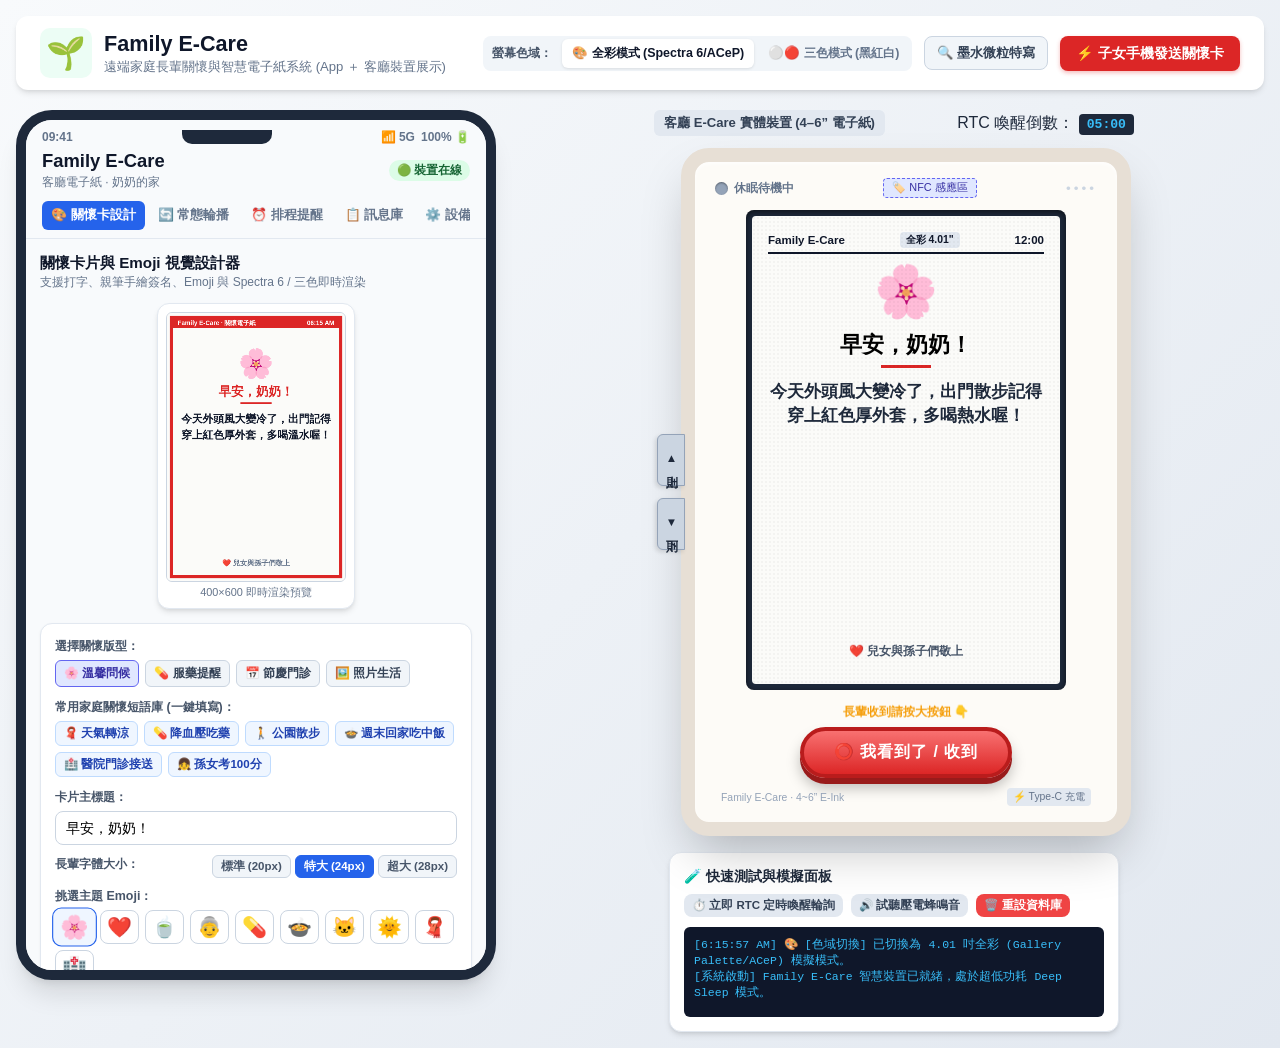
==== index.html @ 23b8bd28 "feat(app): add handwriting canvas signature, quick phrases, font scaling, and realistic ink zoom" ====
<!DOCTYPE html>
<html lang="zh-TW">
<head>
  <meta charset="UTF-8">
  <meta http-equiv="refresh" content="0; url=family-e-care/">
  <title>Family E-Care — 遠端家庭關懷電子紙系統</title>
  <style>
    body {
      font-family: -apple-system, BlinkMacSystemFont, "Segoe UI", Roboto, sans-serif;
      display: flex;
      flex-direction: column;
      align-items: center;
      justify-content: center;
      min-height: 100vh;
      background: #f8fafc;
      color: #1e293b;
      margin: 0;
    }
    .card {
      background: #ffffff;
      padding: 32px;
      border-radius: 16px;
      box-shadow: 0 10px 25px -5px rgba(0,0,0,0.1);
      text-align: center;
      max-width: 480px;
    }
    h1 { margin-bottom: 12px; color: #0f172a; }
    p { color: #64748b; margin-bottom: 24px; line-height: 1.5; }
    a.btn {
      display: inline-block;
      background: #2563eb;
      color: #ffffff;
      text-decoration: none;
      padding: 12px 24px;
      border-radius: 8px;
      font-weight: 600;
    }
  </style>
</head>
<body>
  <div class="card">
    <h1>🌱 Family E-Care</h1>
    <p>正在為您載入遠端家庭關懷電子紙系統 (App ＋ 客廳 4–6 吋裝置擬真模擬器)...</p>
    <a href="family-e-care/" class="btn">立即前往 Family E-Care 系統</a>
  </div>
</body>
</html>
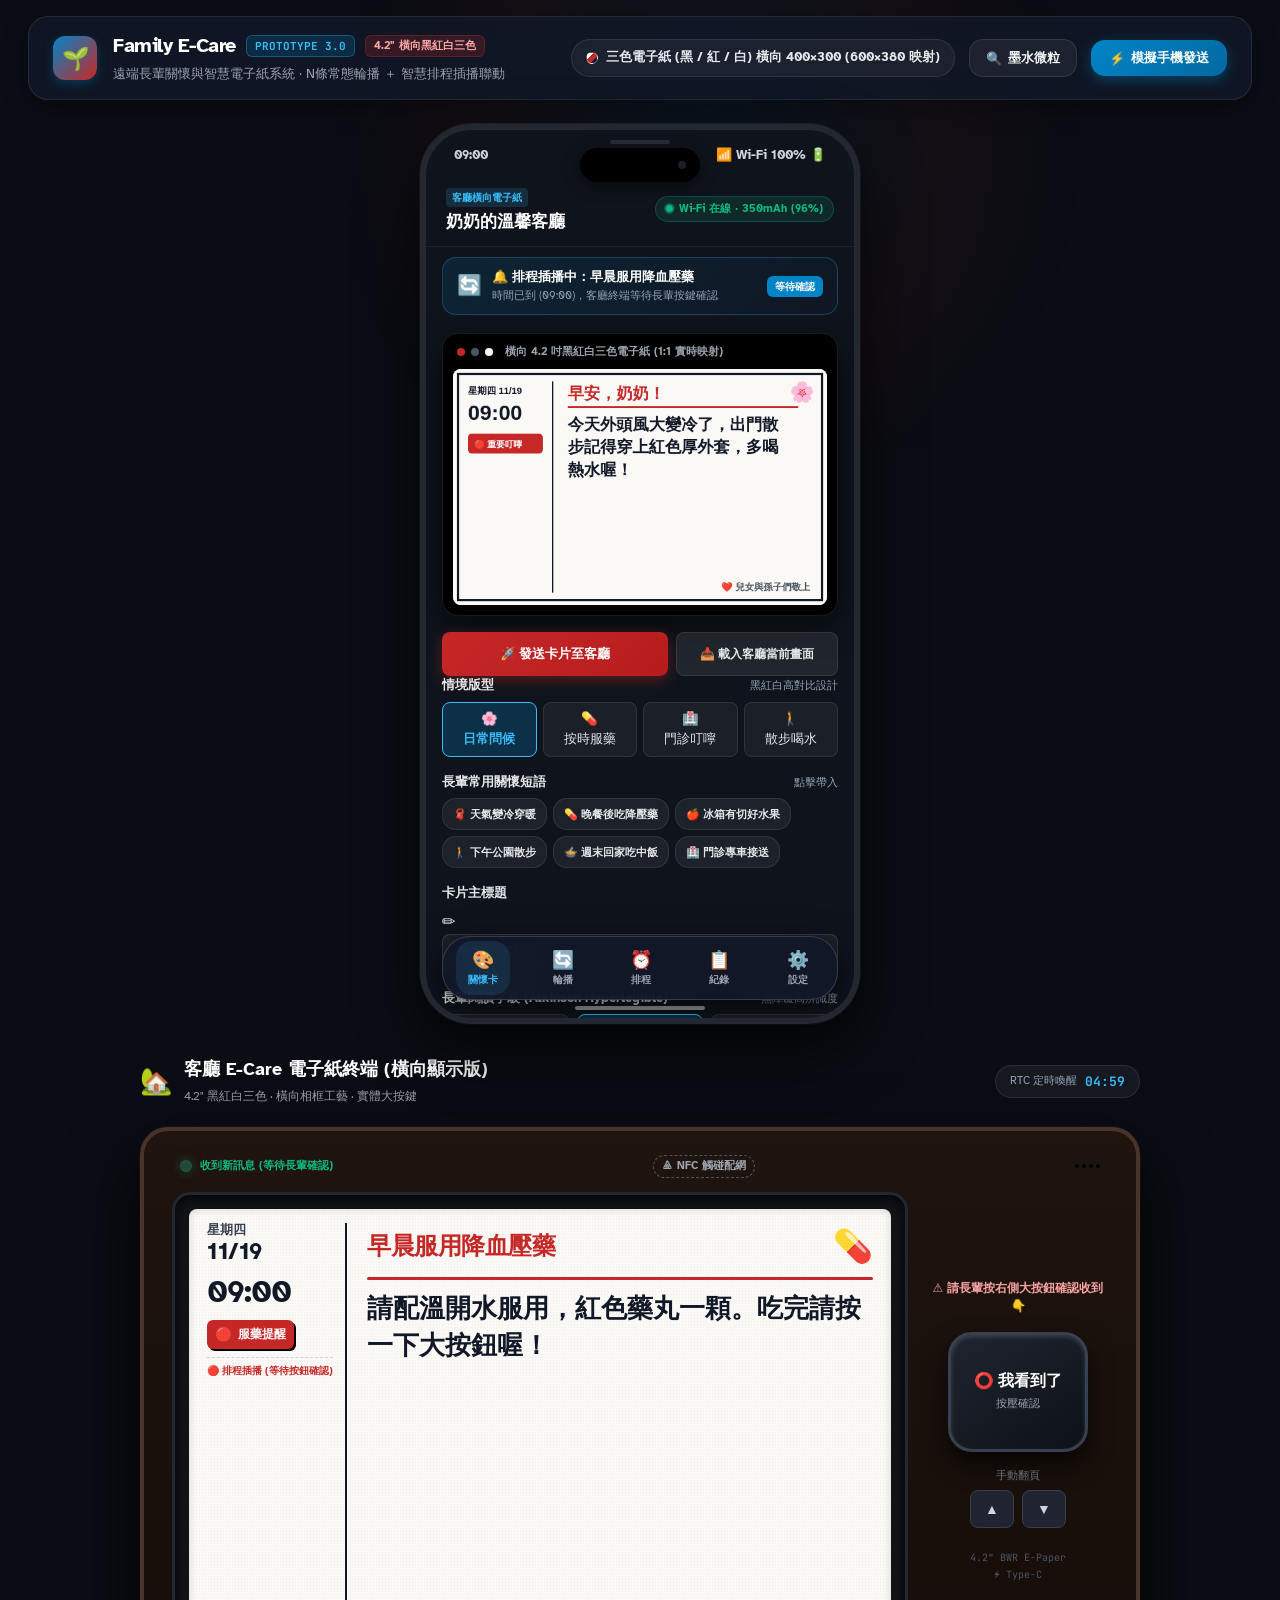
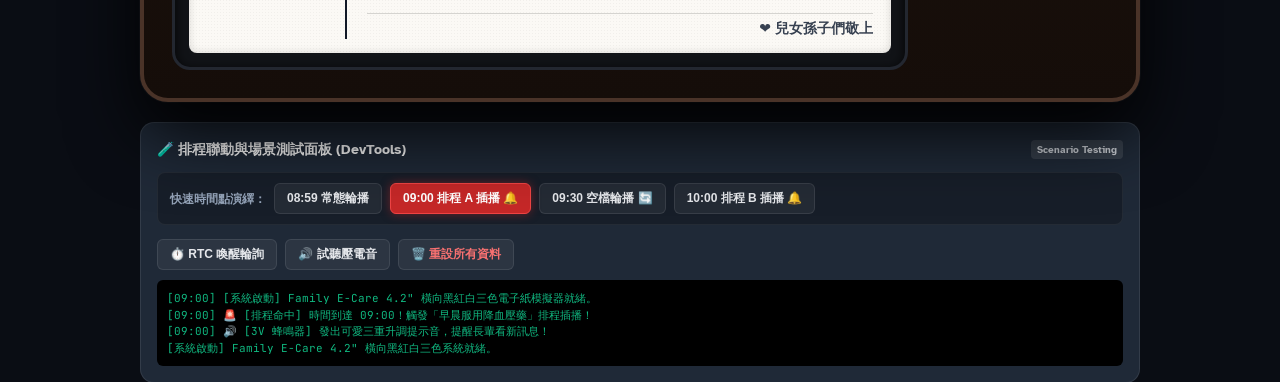
==== commit f8c88e6f: "fix(uiux-bugs): fix e-paper layout overflow, missing button bindings, RTC timer and add quick send t" ====
--- a/index.html
+++ b/index.html
@@ -2,7 +2,7 @@
 <html lang="zh-TW">
 <head>
   <meta charset="UTF-8">
-  <meta http-equiv="refresh" content="0; url=family-e-care/">
+  <meta http-equiv="refresh" content="0; url=family-e-care/index.html">
   <title>Family E-Care — 遠端家庭關懷電子紙系統</title>
   <style>
     body {
@@ -12,36 +12,39 @@
       align-items: center;
       justify-content: center;
       min-height: 100vh;
-      background: #f8fafc;
-      color: #1e293b;
+      background: #0a0d14;
+      color: #f3f4f6;
       margin: 0;
     }
     .card {
-      background: #ffffff;
-      padding: 32px;
-      border-radius: 16px;
-      box-shadow: 0 10px 25px -5px rgba(0,0,0,0.1);
+      background: #111827;
+      border: 1px solid rgba(255, 255, 255, 0.1);
+      padding: 36px 32px;
+      border-radius: 20px;
+      box-shadow: 0 20px 50px rgba(0,0,0,0.6);
       text-align: center;
       max-width: 480px;
     }
-    h1 { margin-bottom: 12px; color: #0f172a; }
-    p { color: #64748b; margin-bottom: 24px; line-height: 1.5; }
+    h1 { margin-bottom: 12px; color: #ffffff; font-size: 24px; }
+    p { color: #94a3b8; margin-bottom: 24px; line-height: 1.6; font-size: 14px; }
     a.btn {
       display: inline-block;
-      background: #2563eb;
+      background: linear-gradient(135deg, #0284c7 0%, #0369a1 100%);
       color: #ffffff;
       text-decoration: none;
-      padding: 12px 24px;
-      border-radius: 8px;
-      font-weight: 600;
+      padding: 12px 28px;
+      border-radius: 10px;
+      font-weight: 700;
+      font-size: 14px;
+      box-shadow: 0 4px 14px rgba(2, 132, 199, 0.4);
     }
   </style>
 </head>
 <body>
   <div class="card">
     <h1>🌱 Family E-Care</h1>
-    <p>正在為您載入遠端家庭關懷電子紙系統 (App ＋ 客廳 4–6 吋裝置擬真模擬器)...</p>
-    <a href="family-e-care/" class="btn">立即前往 Family E-Care 系統</a>
+    <p>正在為您載入遠端家庭關懷電子紙系統 (4.2" 橫向黑紅白三色版)...</p>
+    <a href="family-e-care/index.html" class="btn">立即前往 Family E-Care 系統</a>
   </div>
 </body>
 </html>
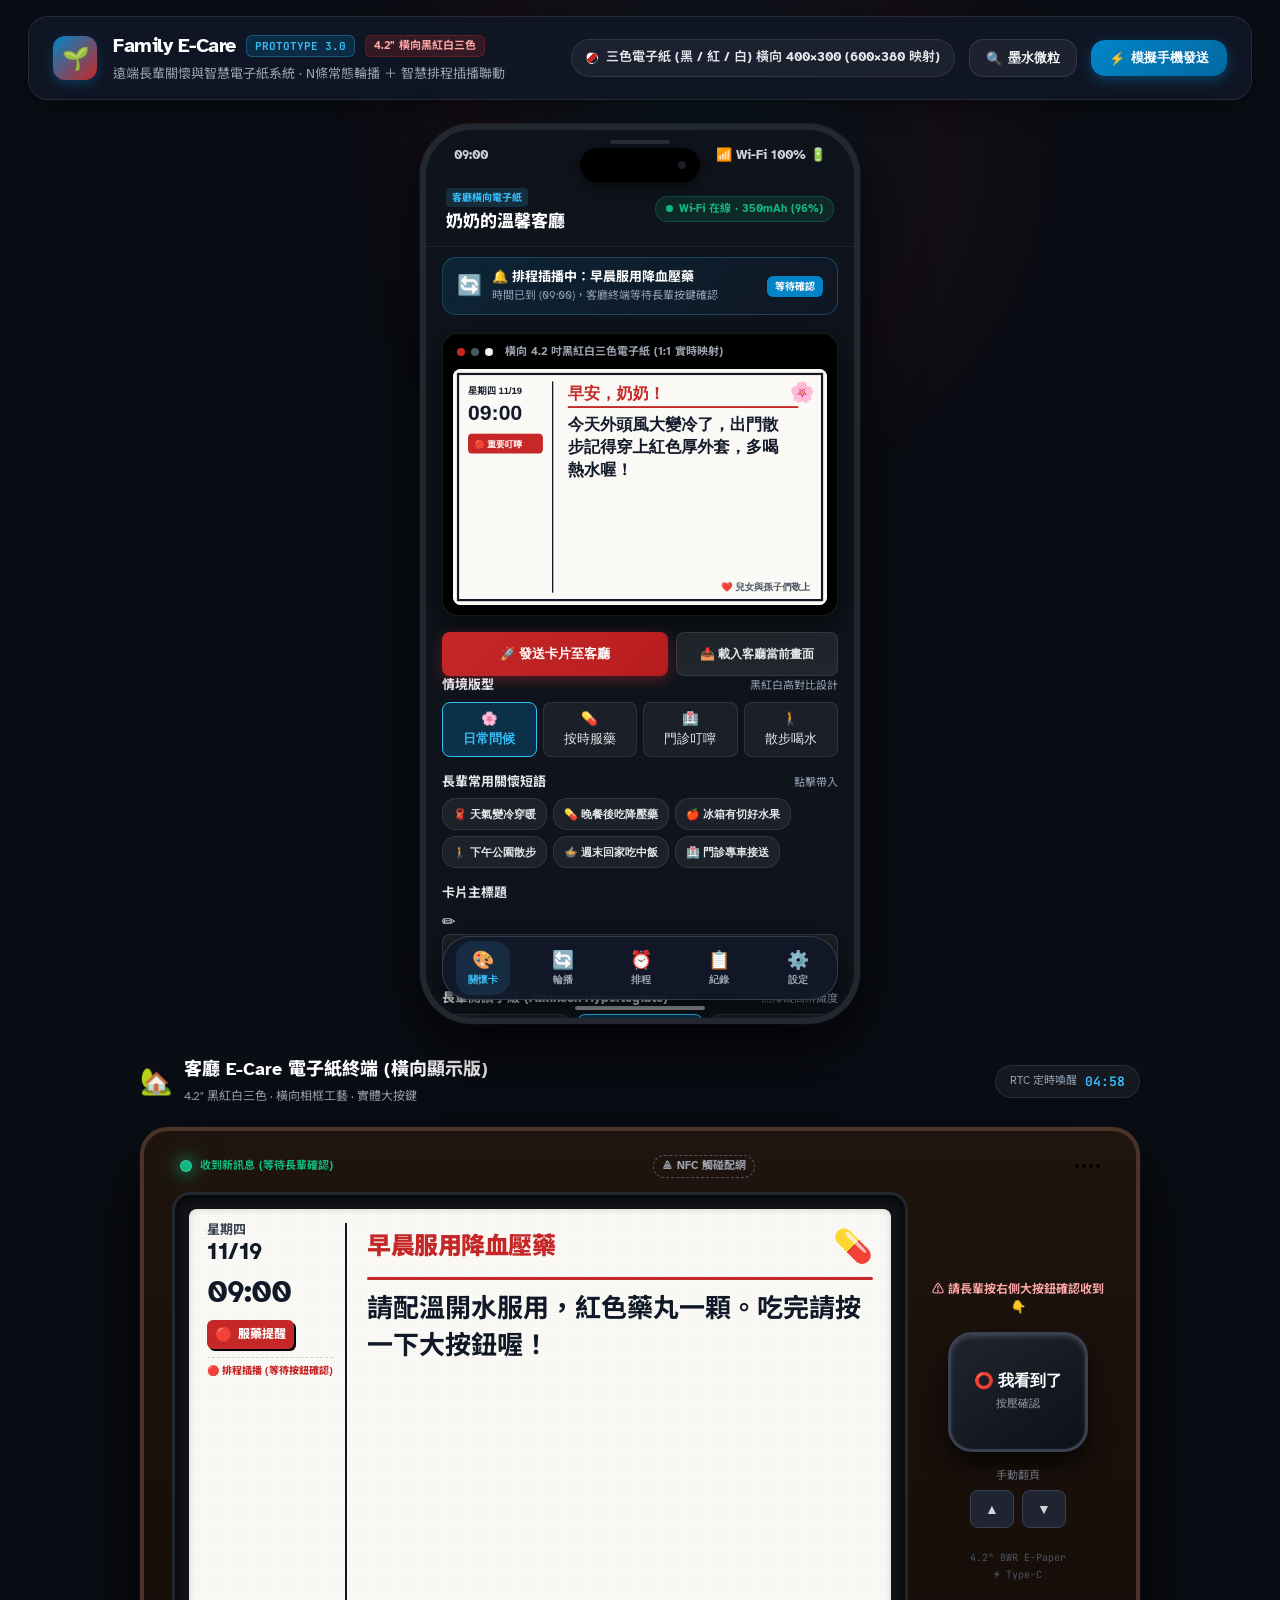
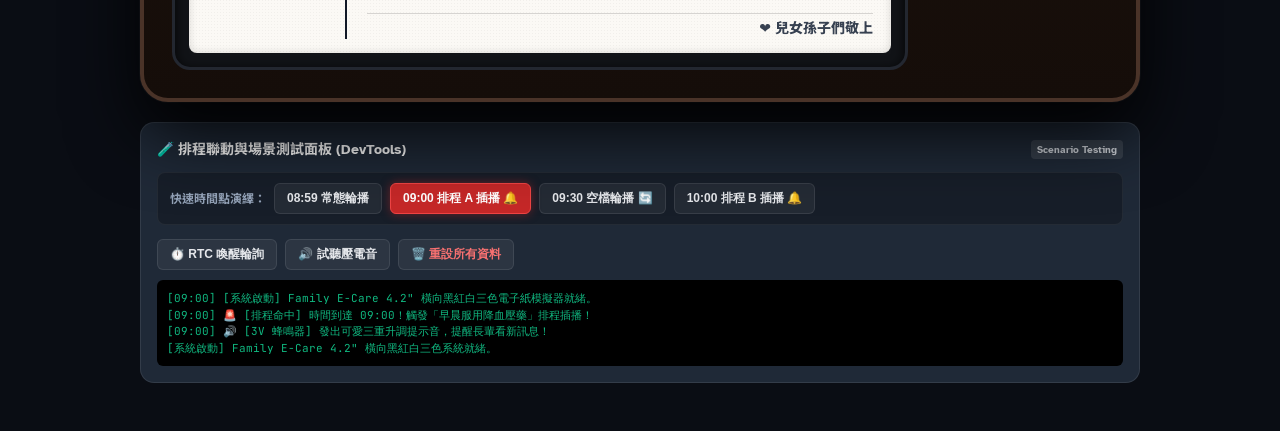
==== commit c8ad4efe: "feat(pages): enable root GitHub Pages direct hosting, add .nojekyll, GitHub Actions deploy workflow," ====
--- a/index.html
+++ b/index.html
@@ -2,49 +2,768 @@
 <html lang="zh-TW">
 <head>
   <meta charset="UTF-8">
-  <meta http-equiv="refresh" content="0; url=family-e-care/index.html">
-  <title>Family E-Care — 遠端家庭關懷電子紙系統</title>
-  <style>
-    body {
-      font-family: -apple-system, BlinkMacSystemFont, "Segoe UI", Roboto, sans-serif;
-      display: flex;
-      flex-direction: column;
-      align-items: center;
-      justify-content: center;
-      min-height: 100vh;
-      background: #0a0d14;
-      color: #f3f4f6;
-      margin: 0;
-    }
-    .card {
-      background: #111827;
-      border: 1px solid rgba(255, 255, 255, 0.1);
-      padding: 36px 32px;
-      border-radius: 20px;
-      box-shadow: 0 20px 50px rgba(0,0,0,0.6);
-      text-align: center;
-      max-width: 480px;
-    }
-    h1 { margin-bottom: 12px; color: #ffffff; font-size: 24px; }
-    p { color: #94a3b8; margin-bottom: 24px; line-height: 1.6; font-size: 14px; }
-    a.btn {
-      display: inline-block;
-      background: linear-gradient(135deg, #0284c7 0%, #0369a1 100%);
-      color: #ffffff;
-      text-decoration: none;
-      padding: 12px 28px;
-      border-radius: 10px;
-      font-weight: 700;
-      font-size: 14px;
-      box-shadow: 0 4px 14px rgba(2, 132, 199, 0.4);
-    }
-  </style>
+  <meta name="viewport" content="width=device-width, initial-scale=1.0">
+  <meta http-equiv="Cache-Control" content="no-cache, no-store, must-revalidate">
+  <meta http-equiv="Pragma" content="no-cache">
+  <meta http-equiv="Expires" content="0">
+  <title>Family E-Care — 遠端家庭關懷電子紙系統 (4.2" 黑紅白橫向版)</title>
+  
+  <!-- UI/UX Pro Max 規範：引入無障礙 Atkinson Hyperlegible 與 Noto Sans TC -->
+  <link rel="preconnect" href="https://fonts.googleapis.com">
+  <link rel="preconnect" href="https://fonts.gstatic.com" crossorigin>
+  <link href="https://fonts.googleapis.com/css2?family=Atkinson+Hyperlegible:ital,wght@0,400;0,700;1,400;1,700&family=Noto+Sans+TC:wght@400;500;700;900&family=JetBrains+Mono:wght@500;700&display=swap" rel="stylesheet">
+  <link rel="stylesheet" href="style.css?v=3.1">
 </head>
 <body>
-  <div class="card">
-    <h1>🌱 Family E-Care</h1>
-    <p>正在為您載入遠端家庭關懷電子紙系統 (4.2" 橫向黑紅白三色版)...</p>
-    <a href="family-e-care/index.html" class="btn">立即前往 Family E-Care 系統</a>
+  <div class="ambient-glow-bg"></div>
+
+  <div class="layout-container">
+    <!-- 頂端導航列 (依照 ui-ux-pro-max 規範：Accessible & High Contrast) -->
+    <header class="navbar">
+      <div class="brand">
+        <div class="brand-logo-gem">
+          <span class="logo-emoji">🌱</span>
+        </div>
+        <div class="brand-text">
+          <div class="brand-badge-line">
+            <h1>Family E-Care</h1>
+            <span class="tag-version">PROTOTYPE 3.0</span>
+            <span class="tag-spec">4.2" 橫向黑紅白三色</span>
+          </div>
+          <span class="subtext">遠端長輩關懷與智慧電子紙系統 · N條常態輪播 ＋ 智慧排程插播聯動</span>
+        </div>
+      </div>
+
+      <div class="nav-controls">
+        <div class="eink-spec-capsule">
+          <span class="dot-tri-bwr"></span>
+          <span class="capsule-text">三色電子紙 (黑 / 紅 / 白) 橫向 400×300 (600×380 映射)</span>
+        </div>
+
+        <button id="btnZoomToggle" class="btn-glass" title="放大檢視微米紙質與黑紅墨水粒子">
+          <span class="icon">🔍</span> 墨水微粒
+        </button>
+
+        <button id="btnQuickDemo" class="btn-glow-primary">
+          <span class="btn-spark">⚡</span> 模擬手機發送
+        </button>
+      </div>
+    </header>
+
+    <!-- 主展示工作區：左側現代手機 App + 右側客廳電子紙精品實體機 -->
+    <main class="workspace">
+      
+      <!-- ========================================================= -->
+      <!-- 視圖 A: 遠端子女端手機 App (iPhone 16 Pro 旗艦質感外框)    -->
+      <!-- ========================================================= -->
+      <section class="phone-frame">
+        <div class="phone-speaker-earpiece"></div>
+
+        <!-- 動態島 (Dynamic Island) 交互中心 -->
+        <div class="dynamic-island-container">
+          <div class="dynamic-island" id="dynamicIsland">
+            <div class="di-idle">
+              <span class="di-camera"></span>
+            </div>
+            <!-- 動態島展開時內容 -->
+            <div class="di-expanded" id="diExpanded">
+              <div class="di-avatar">👵</div>
+              <div class="di-text">
+                <span class="di-title" id="diTitle">客廳 E-Care 已收到</span>
+                <span class="di-desc" id="diDesc">長輩按下了「我看到了」！</span>
+              </div>
+              <span class="di-badge" id="diBadge">已確認</span>
+            </div>
+          </div>
+        </div>
+
+        <!-- 手機頂部狀態列 -->
+        <div class="status-bar">
+          <span class="status-time" id="virtualPhoneClock">09:00</span>
+          <div class="status-icons">
+            <span class="signal-bar"><i></i><i></i><i></i><i></i></span>
+            <span class="wifi-icon">📶 Wi-Fi</span>
+            <span class="battery-icon">100% 🔋</span>
+          </div>
+        </div>
+
+        <!-- App 頂部客廳識別資訊 -->
+        <div class="app-top-header">
+          <div class="app-room-info">
+            <span class="room-pill">客廳橫向電子紙</span>
+            <h2>奶奶的溫馨客廳</h2>
+          </div>
+          <div class="device-live-pill" id="appConnStatus">
+            <span class="live-pulse"></span>
+            <span>Wi-Fi 在線 · 350mAh (96%)</span>
+          </div>
+        </div>
+
+        <!-- 當前運作模式即時指示徽章 -->
+        <div class="mode-status-banner" id="modeStatusBanner">
+          <div class="mode-badge-left">
+            <span class="mode-icon-pulse" id="modeIconPulse">🔄</span>
+            <div>
+              <div class="mode-title" id="modeBannerTitle">智慧混合模式：常態輪播中</div>
+              <div class="mode-detail" id="modeBannerDetail">指定 3 則常態訊息輪播中 · 等待 09:00 排程插播</div>
+            </div>
+          </div>
+          <span class="mode-chip-status" id="modeChipStatus">運作中</span>
+        </div>
+
+        <!-- App 主體滾動內容區域 -->
+        <div class="phone-scroll-body">
+
+          <!-- -------------------------------------------------------- -->
+          <!-- 分頁 1: 關懷卡視覺設計工作坊 (橫向黑紅白畫布)           -->
+          <!-- -------------------------------------------------------- -->
+          <div id="tab-designer" class="tab-content active">
+            
+            <!-- 即時畫布預覽展台 (橫向 600x380 映射) -->
+            <div class="card-stage-container">
+              <div class="card-stage-shadow"></div>
+              <div class="canvas-mount landscape-mount">
+                <div class="canvas-header-decor">
+                  <span class="dot-red"></span>
+                  <span class="dot-black"></span>
+                  <span class="dot-white"></span>
+                  <span class="mount-label">橫向 4.2 吋黑紅白三色電子紙 (1:1 實時映射)</span>
+                </div>
+                <div class="canvas-wrapper-landscape">
+                  <canvas id="designerCanvas" width="600" height="380"></canvas>
+                </div>
+              </div>
+              
+              <!-- 畫布快捷動作列 (不用滾動到底部即可隨時發送或同步) -->
+              <div class="canvas-action-toolbar">
+                <button id="btnQuickSend" class="btn-tool-send">🚀 發送卡片至客廳</button>
+                <button id="btnSyncFromDevice" class="btn-tool-sync">📥 載入客廳當前畫面</button>
+              </div>
+            </div>
+
+            <!-- 設計器控制面板 -->
+            <div class="studio-panel">
+
+              <!-- 版型情境選擇 -->
+              <div class="form-section">
+                <div class="section-label-row">
+                  <label class="studio-label">情境版型</label>
+                  <span class="label-hint">黑紅白高對比設計</span>
+                </div>
+                <div class="template-chips" id="templateSelector">
+                  <button class="chip-btn active" data-tpl="greeting">
+                    <span class="chip-icon">🌸</span>
+                    <span class="chip-text">日常問候</span>
+                  </button>
+                  <button class="chip-btn" data-tpl="medicine">
+                    <span class="chip-icon">💊</span>
+                    <span class="chip-text">按時服藥</span>
+                  </button>
+                  <button class="chip-btn" data-tpl="calendar">
+                    <span class="chip-icon">🏥</span>
+                    <span class="chip-text">門診叮嚀</span>
+                  </button>
+                  <button class="chip-btn" data-tpl="walk">
+                    <span class="chip-icon">🚶</span>
+                    <span class="chip-text">散步喝水</span>
+                  </button>
+                </div>
+              </div>
+
+              <!-- 常用關懷短語庫 -->
+              <div class="form-section">
+                <div class="section-label-row">
+                  <label class="studio-label">長輩常用關懷短語</label>
+                  <span class="label-hint">點擊帶入</span>
+                </div>
+                <div class="phrase-bubbles" id="quickPhrases">
+                  <button class="bubble" data-text="今天外頭風大變冷了，出門記得穿上紅色厚外套，多喝溫熱水喔！🌸" data-title="天氣轉涼提醒">🧣 天氣變冷穿暖</button>
+                  <button class="bubble" data-text="降血壓藥在餐桌左邊白色盒子，晚餐後請記得吃一顆喔！💊" data-title="晚餐後服藥提醒">💊 晚餐後吃降壓藥</button>
+                  <button class="bubble" data-text="客廳冰箱有切好的新鮮水梨，口渴記得拿出來吃喔！🍎" data-title="冰箱有水果">🍎 冰箱有切好水果</button>
+                  <button class="bubble" data-text="下午陽光很舒服，出門到公園散散步，記得隨身帶溫水壺喔！🚶" data-title="公園散步走走">🚶 下午公園散步</button>
+                  <button class="bubble" data-text="本週六大家一起回家陪您吃中飯，好期待吃您煮的滷肉！🥰" data-title="週末闔家聚餐">🍲 週末回家吃中飯</button>
+                  <button class="bubble" data-text="週四上午 09:30 台大醫院回診，叔叔九點會準時開車到門口載您！🏥" data-title="週四台大門診">🏥 門診專車接送</button>
+                </div>
+              </div>
+
+              <!-- 卡片主標題 -->
+              <div class="form-section">
+                <label class="studio-label">卡片主標題</label>
+                <div class="input-with-icon">
+                  <span class="input-icon">✏️</span>
+                  <input type="text" id="designTitle" value="早安，奶奶！" class="modern-input" placeholder="輸入大字主標題">
+                </div>
+              </div>
+
+              <!-- 長輩字體大小 -->
+              <div class="form-section">
+                <div class="section-label-row">
+                  <label class="studio-label">長輩閱讀字級 (Atkinson Hyperlegible)</label>
+                  <span class="label-hint">無障礙高辨識度</span>
+                </div>
+                <div class="font-toggle-group" id="fontSizeSelector">
+                  <button class="font-chip" data-size="22">標準 22px</button>
+                  <button class="font-chip active" data-size="26">大字 26px</button>
+                  <button class="font-chip" data-size="30">特大 30px</button>
+                </div>
+              </div>
+
+              <!-- 主題 Emoji 徽飾 -->
+              <div class="form-section">
+                <label class="studio-label">主題圖示 Emoji</label>
+                <div class="emoji-carousel" id="emojiPicker">
+                  <span class="emoji-circle selected">🌸</span>
+                  <span class="emoji-circle">💊</span>
+                  <span class="emoji-circle">🏥</span>
+                  <span class="emoji-circle">🍵</span>
+                  <span class="emoji-circle">👵</span>
+                  <span class="emoji-circle">🍲</span>
+                  <span class="emoji-circle">🧣</span>
+                  <span class="emoji-circle">🚶</span>
+                  <span class="emoji-circle">🍎</span>
+                  <span class="emoji-circle">❤️</span>
+                </div>
+              </div>
+
+              <!-- 關懷內文 -->
+              <div class="form-section">
+                <label class="studio-label">關懷內文 (橫向排版自適應換行)</label>
+                <textarea id="designContent" rows="3" class="modern-textarea" placeholder="輸入你想對長輩說的心裡話...">今天外頭風大變冷了，出門散步記得穿上紅色厚外套，多喝熱水喔！</textarea>
+              </div>
+
+              <!-- 三色模式重點強調色 (紅 / 黑) -->
+              <div class="form-section">
+                <div class="section-label-row">
+                  <label class="studio-label">電子紙重點強調色 (三色專用)</label>
+                  <span class="label-hint">紅黑高對比</span>
+                </div>
+                <div class="tri-color-bar" id="triColorPicker">
+                  <label class="color-radio-label active">
+                    <input type="radio" name="designTriColor" value="#c62828" checked>
+                    <span class="color-pill-indicator bg-eink-red"></span>
+                    <span>醒目緋紅 (服藥/重要警示)</span>
+                  </label>
+                  <label class="color-radio-label">
+                    <input type="radio" name="designTriColor" value="#1a1a1a">
+                    <span class="color-pill-indicator bg-eink-black"></span>
+                    <span>沉穩墨黑 (日常溫馨問候)</span>
+                  </label>
+                </div>
+              </div>
+
+              <!-- 親筆手寫簽名板 (子女真情筆跡) -->
+              <div class="form-section">
+                <div class="section-label-row">
+                  <label class="studio-label">✍️ 親筆手寫真情筆跡 (紅色墨水)</label>
+                  <button id="btnClearSignature" class="btn-text-sm">清除重寫</button>
+                </div>
+                <div class="signature-stage">
+                  <canvas id="signatureCanvas" width="500" height="90" class="sig-pad"></canvas>
+                  <span class="sig-guide-watermark">在此手寫祝福或愛心簽名 (支援滑鼠與觸控)</span>
+                </div>
+              </div>
+
+              <!-- 署名 -->
+              <div class="form-section">
+                <label class="studio-label">署名祝福</label>
+                <input type="text" id="designAuthor" value="兒女與孫子們敬上" class="modern-input">
+              </div>
+
+              <!-- 發送大按鈕 -->
+              <button id="btnSendDesign" class="btn-action-send">
+                <span class="send-glow"></span>
+                <span class="send-text">🚀 發送卡片至客廳橫向電子紙</span>
+              </button>
+            </div>
+          </div>
+
+          <!-- -------------------------------------------------------- -->
+          <!-- 分頁 2: 常態輪播管理 (指定 N 條輪播 ＋ 模式策略)         -->
+          <!-- -------------------------------------------------------- -->
+          <div id="tab-carousel" class="tab-content">
+            <div class="content-header-card">
+              <div class="header-badge-row">
+                <h3>客廳常態輪播管理</h3>
+                <span class="badge-accent" id="carouselSelectedCountBadge">已指定 3 則輪播</span>
+              </div>
+              <p>可以自選指定 N 條溫馨訊息常態輪播。此模式下可設定排程插播或純輪播不打擾。</p>
+            </div>
+
+            <!-- 系統運作策略設定 (滿足使用者提綱：常態輪播就不會啟動排程提醒 / 或混合模式) -->
+            <div class="modern-card strategy-card">
+              <div class="card-title-icon">
+                <span class="icon-bubble">⚙️</span>
+                <h4>輪播與排程協作模式 (廣播策略)</h4>
+              </div>
+              
+              <div class="strategy-options-group">
+                <label class="strategy-radio-item" id="optHybridMode">
+                  <input type="radio" name="broadcastStrategy" value="hybrid" checked>
+                  <div class="strategy-text-group">
+                    <div class="strategy-title">
+                      <strong>智慧混合模式 (推薦)</strong>
+                      <span class="badge-mini-green">最靈活</span>
+                    </div>
+                    <p class="strategy-desc">
+                      平常由指定 N 則常態訊息輪播；當到達排程時間（如 09:00 吃藥）時<strong>插播提醒</strong>，長輩按鍵確認後<strong>自動返回常態輪播</strong>！
+                    </p>
+                  </div>
+                </label>
+
+                <label class="strategy-radio-item" id="optCarouselOnlyMode">
+                  <input type="radio" name="broadcastStrategy" value="carousel_only">
+                  <div class="strategy-text-group">
+                    <div class="strategy-title">
+                      <strong>純常態輪播模式 (不啟動排程提醒)</strong>
+                      <span class="badge-mini-gray">無排程打擾</span>
+                    </div>
+                    <p class="strategy-desc">
+                      嚴格鎖定於指定 N 則常態訊息循環播放，<strong>完全不會啟動任何排程提醒</strong>，適合安靜休養、無定時服藥日。
+                    </p>
+                  </div>
+                </label>
+              </div>
+
+              <!-- 輪播頻率設定 -->
+              <div class="form-group-modern" style="margin-top: 14px;">
+                <label class="studio-label">常態訊息輪播間隔</label>
+                <select id="carouselInterval" class="modern-select">
+                  <option value="15">每 15 分鐘更換下一則</option>
+                  <option value="30" selected>每 30 分鐘更換下一則</option>
+                  <option value="60">每 1 小時更換下一則</option>
+                  <option value="manual">僅透過側邊按鈕手動換頁</option>
+                </select>
+              </div>
+            </div>
+
+            <!-- 新增輪播訊息 -->
+            <div class="modern-card">
+              <label class="studio-label">新增常態關懷訊息</label>
+              <textarea id="carouselInput" class="modern-textarea" rows="2" placeholder="例：『客廳冰箱有切好的水梨，口渴記得拿出來吃喔！🍎』"></textarea>
+              
+              <div class="flex-row-gap" style="margin-top: 10px;">
+                <select id="carouselTagSelect" class="modern-select">
+                  <option value="🌸 日常問候">🌸 日常問候</option>
+                  <option value="💊 生活叮嚀">💊 生活叮嚀</option>
+                  <option value="🍎 飲食關懷">🍎 飲食關懷</option>
+                  <option value="🚶 散步活動">🚶 散步活動</option>
+                </select>
+                <button id="btnAddCarousel" class="btn-solid-primary">＋ 加入儲存庫</button>
+              </div>
+            </div>
+
+            <!-- 輪播訊息選擇清單 (使用者可打勾指定 N 條) -->
+            <div class="section-label-row" style="margin: 16px 4px 8px 4px;">
+              <span class="studio-label">勾選要加入輪播的訊息 (指定 N 條)</span>
+              <span class="label-hint" id="carouselCheckSummary">已勾選 3 條</span>
+            </div>
+            
+            <div class="carousel-cards-list" id="carouselList">
+              <!-- 動態生成帶 Checkbox 的輪播清單 -->
+            </div>
+          </div>
+
+          <!-- -------------------------------------------------------- -->
+          <!-- 分頁 3: 排程提醒中心 (支援單次顯示回輪播 / 空檔可選輪播)  -->
+          <!-- -------------------------------------------------------- -->
+          <div id="tab-schedule" class="tab-content">
+            <div class="content-header-card">
+              <div class="header-badge-row">
+                <h3>智慧定時排程提醒</h3>
+                <span class="badge-accent">定點精準通知</span>
+              </div>
+              <p>一條條時間定點提醒。可設定提醒顯示一次後切換回常態輪播，並自選排程空檔時的顯示行為。</p>
+            </div>
+
+            <!-- 排程空檔時間行為設定 (滿足使用者提綱：中間時間常態輪播或沒有都可以) -->
+            <div class="modern-card interim-card">
+              <div class="card-title-icon">
+                <span class="icon-bubble">⏳</span>
+                <h4>排程與排程之間的空檔時間行為</h4>
+              </div>
+              <p class="card-desc-text">
+                例如排了 <strong>09:00 一個訊息</strong>、<strong>10:00 一個訊息</strong>，在這中間的一小時空檔：
+              </p>
+
+              <div class="interim-toggle-grid">
+                <label class="interim-option-card active" id="lblInterimCarousel">
+                  <input type="radio" name="interimBehavior" value="carousel" checked>
+                  <div class="interim-content">
+                    <div class="interim-title">🔄 空檔進行常態輪播</div>
+                    <div class="interim-desc">顯示指定 N 條日常關懷訊息循環</div>
+                  </div>
+                </label>
+
+                <label class="interim-option-card" id="lblInterimBlank">
+                  <input type="radio" name="interimBehavior" value="idle">
+                  <div class="interim-content">
+                    <div class="interim-title">⚪ 空檔無訊息 / 靜止大時鐘</div>
+                    <div class="interim-desc">不播放輪播，僅維持大時鐘與日曆</div>
+                  </div>
+                </label>
+              </div>
+            </div>
+
+            <!-- 新增排程項目表單 -->
+            <div class="modern-card">
+              <div class="card-title-icon">
+                <span class="icon-bubble">➕</span>
+                <h4>新增定時排程提醒</h4>
+              </div>
+
+              <label class="studio-label">提醒標題</label>
+              <input type="text" id="scheduleTitle" class="modern-input" placeholder="例如: 09:00 吃降血壓藥">
+
+              <div class="flex-row-gap" style="margin-top: 10px;">
+                <select id="scheduleCategory" class="modern-select">
+                  <option value="med">💊 服藥提醒 (紅色強調)</option>
+                  <option value="clinic">🏥 門診醫院 (紅色強調)</option>
+                  <option value="water">💧 喝水補充</option>
+                  <option value="walk">🚶 散步運動</option>
+                  <option value="family">💌 家人問候</option>
+                </select>
+                <input type="time" id="scheduleTime" class="modern-input" value="09:00">
+              </div>
+
+              <label class="studio-label" style="margin-top: 10px;">叮嚀內容</label>
+              <textarea id="scheduleContent" class="modern-textarea" rows="2" placeholder="配溫開水服用，紅色藥丸一顆！"></textarea>
+
+              <!-- 單次觸發後的行為 (滿足：顯示了一次 就變成常態輪播) -->
+              <div class="post-trigger-row" style="margin-top: 12px;">
+                <label class="checkbox-container">
+                  <input type="checkbox" id="scheduleAfterAckReturnCarousel" checked>
+                  <span class="checkmark"></span>
+                  <span class="checkbox-label">
+                    長輩按下「我看到了」確認後，<strong>自動切換回常態輪播</strong>
+                  </span>
+                </label>
+              </div>
+
+              <button id="btnAddSchedule" class="btn-solid-primary btn-block" style="margin-top: 14px;">＋ 建立定時排程提醒</button>
+            </div>
+
+            <!-- 排程時間軸清單 -->
+            <div class="section-label-row" style="margin: 16px 4px 8px 4px;">
+              <span class="studio-label">排程時間軸</span>
+              <span class="label-hint">按時間先後排序</span>
+            </div>
+
+            <div class="schedule-cards-list" id="scheduleList">
+              <!-- 動態生成排程項目 -->
+            </div>
+          </div>
+
+          <!-- -------------------------------------------------------- -->
+          <!-- 分頁 4: 歷史紀錄與長輩反饋                               -->
+          <!-- -------------------------------------------------------- -->
+          <div id="tab-history" class="tab-content">
+            <div class="content-header-card">
+              <h3>家庭關懷紀錄與長輩反饋</h3>
+              <p>完整紀錄每一則關懷的發送時間、閱讀確認狀態與長輩反應反饋</p>
+            </div>
+
+            <div class="stats-counter-grid">
+              <div class="stat-card">
+                <span class="stat-val" id="statTotal">0</span>
+                <span class="stat-name">發送總次數</span>
+              </div>
+              <div class="stat-card highlight-green">
+                <span class="stat-val text-green" id="statRead">0</span>
+                <span class="stat-name">長輩按鍵已讀</span>
+              </div>
+              <div class="stat-card highlight-amber">
+                <span class="stat-val text-amber" id="statPending">0</span>
+                <span class="stat-name">等待長輩按鍵</span>
+              </div>
+            </div>
+
+            <div class="history-feed" id="historyTableBody">
+              <!-- 時間軸卡片流水帳 -->
+            </div>
+          </div>
+
+          <!-- -------------------------------------------------------- -->
+          <!-- 分頁 5: 設備與 NFC 配網                                  -->
+          <!-- -------------------------------------------------------- -->
+          <div id="tab-settings" class="tab-content">
+            <div class="content-header-card">
+              <h3>裝置連網與低功耗管理</h3>
+              <p>NFC 專職初次觸碰配網，日常遠端訊息由家庭 Wi-Fi ＋ 350mAh 鋰電維持</p>
+            </div>
+
+            <div class="modern-card">
+              <div class="card-title-icon">
+                <span class="icon-bubble">📲</span>
+                <h4>NFC 一碰快速配網 (Provisioning)</h4>
+              </div>
+              <p class="card-desc-text">初次拆箱或更換家用路由器時，手機背面貼近裝置 NFC 標籤即可寫入：</p>
+              
+              <div class="form-group-modern">
+                <label>家用 Wi-Fi 名稱 (SSID 2.4GHz)</label>
+                <input type="text" id="cfgWifiSsid" class="modern-input" value="Home_Care_2.4G">
+              </div>
+
+              <div class="form-group-modern">
+                <label>家用 Wi-Fi 密碼</label>
+                <input type="password" id="cfgWifiPass" class="modern-input" value="CareGrandma2026">
+              </div>
+
+              <button id="btnSimulateNfc" class="btn-nfc-touch">
+                <span class="nfc-wave"></span>
+                <span>📱 模擬手機 NFC 觸碰配網</span>
+              </button>
+            </div>
+
+            <div class="modern-card">
+              <div class="card-title-icon">
+                <span class="icon-bubble">🔋</span>
+                <h4>350mAh 電源健康與續航估算</h4>
+              </div>
+
+              <div class="battery-meter-container">
+                <div class="meter-track">
+                  <div class="meter-fill" style="width: 96%;"></div>
+                </div>
+                <div class="meter-info-row">
+                  <span>剩餘電量: 96% (3.7V / 336mAh)</span>
+                  <span class="badge-status-green">預估待機: 38 天</span>
+                </div>
+              </div>
+
+              <p class="card-desc-text" style="margin-top: 10px;">
+                採用 <strong>STM32L4 / ESP32-C3 Deep Sleep (<15µA)</strong> 深度睡眠架構，每 5 分鐘 RTC 短暫喚醒 1.5 秒向雲端查詢新訊息。
+              </p>
+            </div>
+
+            <div class="modern-card spec-summary-card">
+              <h4>🏷️ 產品規格與售價指標</h4>
+              <ul>
+                <li>螢幕規格：<strong>4.2 吋黑紅白 (BWR) 三色電子紙 · 橫向顯示</strong></li>
+                <li>目標建議零售價：<strong>NT$2,000 (約 RMB 300) 以內</strong></li>
+                <li>主控核心架構：<strong>低成本 MCU ＋ 獨立 Wi-Fi (量產單晶片 ESP32-C3)</strong></li>
+                <li>充電介面：<strong>USB Type-C (5V 500mA)</strong></li>
+              </ul>
+            </div>
+          </div>
+
+        </div>
+
+        <!-- App 底部浮動標籤導航列 (iOS 磨砂玻璃風格) -->
+        <nav class="app-bottom-bar">
+          <button class="nav-tab-item active" data-tab="tab-designer">
+            <span class="tab-emoji">🎨</span>
+            <span class="tab-title">關懷卡</span>
+          </button>
+          <button class="nav-tab-item" data-tab="tab-carousel">
+            <span class="tab-emoji">🔄</span>
+            <span class="tab-title">輪播</span>
+          </button>
+          <button class="nav-tab-item" data-tab="tab-schedule">
+            <span class="tab-emoji">⏰</span>
+            <span class="tab-title">排程</span>
+          </button>
+          <button class="nav-tab-item" data-tab="tab-history">
+            <span class="tab-emoji">📋</span>
+            <span class="tab-title">紀錄</span>
+          </button>
+          <button class="nav-tab-item" data-tab="tab-settings">
+            <span class="tab-emoji">⚙️</span>
+            <span class="tab-title">設定</span>
+          </button>
+        </nav>
+
+        <div class="phone-home-indicator"></div>
+      </section>
+
+      <!-- ========================================================= -->
+      <!-- 視圖 B: 客廳 4.2 吋黑紅白橫向電子紙實體模擬器              -->
+      <!-- ========================================================= -->
+      <section class="device-simulator-showcase">
+        <div class="showcase-header">
+          <div class="device-title-tag">
+            <span class="tag-icon">🏡</span>
+            <div>
+              <h3>客廳 E-Care 電子紙終端 (橫向顯示版)</h3>
+              <span class="tag-meta">4.2" 黑紅白三色 · 橫向相框工藝 · 實體大按鍵</span>
+            </div>
+          </div>
+
+          <div class="rtc-timer-capsule">
+            <span class="rtc-label">RTC 定時喚醒</span>
+            <span class="rtc-clock" id="pollCountdown">04:59</span>
+          </div>
+        </div>
+
+        <!-- 擬真機身包覆容器 (橫向相框造型) -->
+        <div class="device-chassis-wrapper landscape-chassis">
+          
+          <!-- 精密木質 / 溫潤陶瓷橫向外殼 -->
+          <div class="hardware-enclosure landscape-enclosure" id="deviceCasing">
+            
+            <!-- 頂部精密儀表列：微孔呼吸 LED、NFC 觸碰標識、壓電蜂鳴音孔 -->
+            <div class="enclosure-top-bar">
+              <div class="led-indicator-group">
+                <div class="optical-led" id="deviceLed"></div>
+                <span class="optical-led-label" id="ledLabel">休眠待機中</span>
+              </div>
+
+              <div class="nfc-target-mark" id="deviceNfcBadge" title="手機初次配對觸碰點">
+                <span class="nfc-icon-symbol">⟁</span>
+                <span>NFC 觸碰配網</span>
+              </div>
+
+              <div class="piezo-grille" title="3V 壓電蜂鳴器喇叭孔">
+                <span class="grille-hole"></span>
+                <span class="grille-hole"></span>
+                <span class="grille-hole"></span>
+                <span class="grille-hole"></span>
+              </div>
+            </div>
+
+            <!-- 主體橫向排版：左側螢幕 ＋ 右側人體工學按鈕群 -->
+            <div class="landscape-main-body">
+              
+              <!-- 4.2 吋黑紅白橫向電子紙螢幕外框 -->
+              <div class="epaper-bezel landscape-bezel">
+                <div class="epaper-display-screen landscape-screen" id="epaperScreen">
+                  
+                  <!-- 3.8 秒分階段電子紙顆粒物理刷新覆蓋層 -->
+                  <div class="refresh-stage-overlay" id="refreshOverlay">
+                    <div class="phase-chip" id="refreshPhaseTitle">全黑全白清除...</div>
+                    <div class="particle-spinner"></div>
+                    <div class="refresh-countdown">
+                      黑紅白微膠囊偏轉中<br>
+                      <span id="refreshTimer">3.8s</span>
+                    </div>
+                    <span class="eink-physics-note">雙穩態微膠囊顆粒偏轉 · 刷新完畢零功耗維持</span>
+                  </div>
+
+                  <!-- 微米紙紋覆蓋層 (防眩光自然漫反射) -->
+                  <div class="matte-paper-texture"></div>
+
+                  <!-- 電子紙內部真實排版視圖 (橫向黑紅白版面) -->
+                  <div class="epaper-render-content landscape-render" id="epaperContent">
+                    
+                    <!-- 橫向雙欄式版面架構 -->
+                    <div class="landscape-layout-grid">
+                      
+                      <!-- 左欄：日期、大時鐘、狀態印章 -->
+                      <aside class="epd-left-column">
+                        <div class="epd-date-block">
+                          <span class="epd-day-name" id="epdDayOfWeek">星期四</span>
+                          <span class="epd-date-num" id="epdDateNum">11/19</span>
+                        </div>
+
+                        <div class="epd-big-clock" id="epdClock">09:00</div>
+
+                        <!-- 醒目的三色模式狀態徽飾印章 -->
+                        <div class="epd-stamp-badge" id="epdStampBadge">
+                          <span class="stamp-icon" id="epdStampIcon">🔴</span>
+                          <span class="stamp-text" id="epdStampText">服藥提醒</span>
+                        </div>
+
+                        <div class="epd-channel-info" id="epdChannelInfo">
+                          <span>排程插播 (等待確認)</span>
+                        </div>
+                      </aside>
+
+                      <!-- 右欄：大字標題、關懷內容、手寫筆跡、溫馨署名 -->
+                      <main class="epd-right-column">
+                        <div class="epd-header-row">
+                          <span class="epd-headline" id="epdTitle">早安，奶奶！</span>
+                          <span class="epd-emoji-badge" id="epdEmoji">🌸</span>
+                        </div>
+
+                        <div class="epd-accent-rule" id="epdDivider"></div>
+
+                        <p class="epd-paragraph" id="epdText">
+                          今天外頭風大變冷了，出門散步記得穿上紅色厚外套，多喝熱水喔！
+                        </p>
+
+                        <!-- 手寫筆跡渲染區 (紅色墨水印記) -->
+                        <div class="epd-signature-display" id="epdSignatureDisplay">
+                          <!-- 動態將 canvas 手繪內容顯示在此 -->
+                        </div>
+
+                        <div class="epd-sign-zone" id="epdFooter">
+                          <span>❤️ 兒女與孫子們敬上</span>
+                        </div>
+                      </main>
+
+                    </div>
+                  </div>
+
+                </div>
+              </div>
+
+              <!-- 右側人體工學按鈕操作區 -->
+              <div class="landscape-controls-column">
+                <div class="button-action-hint" id="buttonHint">長輩收到請按 👇</div>
+                
+                <!-- 大顆實體「我看到了 / 收到」按鍵 (G-1) -->
+                <button id="btnDeviceConfirm" class="ergonomic-tactile-btn landscape-confirm-btn">
+                  <span class="tactile-cap">⭕ 我看到了<br><small>按壓確認</small></span>
+                </button>
+
+                <!-- 側邊微動換頁開關 (G-2) -->
+                <div class="landscape-side-rockers">
+                  <span class="rocker-hint">手動翻頁</span>
+                  <div class="rocker-pair">
+                    <button class="side-rocker-btn" id="btnSidePrev" title="上一則訊息">▲</button>
+                    <button class="side-rocker-btn" id="btnSideNext" title="下一則訊息">▼</button>
+                  </div>
+                </div>
+
+                <div class="device-product-series-mini">
+                  <span>4.2" BWR E-Paper</span>
+                  <span>⚡ Type-C</span>
+                </div>
+              </div>
+
+            </div>
+
+          </div>
+        </div>
+
+        <!-- 模擬器運作除錯與測試輔助面板 (包含使用者核心排程測試按鈕) -->
+        <div class="test-bench-card">
+          <div class="bench-header">
+            <h4>🧪 排程聯動與場景測試面板 (DevTools)</h4>
+            <span class="bench-tag">Scenario Testing</span>
+          </div>
+
+          <!-- 核心業務邏輯快捷驗收場景 -->
+          <div class="scenario-testing-bar">
+            <span class="scenario-label">快速時間點演繹：</span>
+            <button class="btn-scenario-step" id="btnSimTime0859" title="模擬 08:59 常態輪播中">
+              08:59 常態輪播
+            </button>
+            <button class="btn-scenario-step active-scenario" id="btnSimTime0900" title="模擬 09:00 排程訊息到達，插播！">
+              09:00 排程 A 插播 🔔
+            </button>
+            <button class="btn-scenario-step" id="btnSimTime0930" title="模擬確認後 09:30 空檔輪播">
+              09:30 空檔輪播 🔄
+            </button>
+            <button class="btn-scenario-step" id="btnSimTime1000" title="模擬 10:00 排程 B 到達，再次插播！">
+              10:00 排程 B 插播 🔔
+            </button>
+          </div>
+
+          <div class="bench-actions">
+            <button id="btnTriggerPoll" class="btn-sm-bench">⏱️ RTC 喚醒輪詢</button>
+            <button id="btnTestBuzzer" class="btn-sm-bench">🔊 試聽壓電音</button>
+            <button id="btnResetAll" class="btn-sm-bench btn-reset">🗑️ 重設所有資料</button>
+          </div>
+          
+          <div class="bench-console" id="simLogs">
+            [系統啟動] Family E-Care 4.2" 橫向黑紅白三色系統就緒。<br>
+          </div>
+        </div>
+      </section>
+
+    </main>
   </div>
+
+  <script src="app.js?v=3.1"></script>
 </body>
 </html>
--- a/style.css
+++ b/style.css
@@ -0,0 +1,1834 @@
+/* ==============================================================================
+   Family E-Care — 遠端家庭關懷電子紙系統 (4.2" 黑紅白橫向版)
+   遵循 UI/UX Pro Max 規範：Accessible & Ethical + E-Ink Paper + 橫向工藝設計
+   ============================================================================== */
+
+:root {
+  /* --- UI/UX Pro Max 無障礙與 E-ink 黑紅白核心色票 --- */
+  --ink-black: #111827;         /* 深層墨黑 (高對比 WCAG AAA) */
+  --ink-secondary: #374151;     /* 次要文字黑 */
+  --eink-red: #c62828;          /* 4.2" 電子紙專用飽和緋紅 (重要警示/服藥) */
+  --eink-red-light: #fee2e2;    /* 淺紅警示底色 */
+  --paper-bg: #fbf9f5;          /* 模擬電子紙天然微米無眩光米白紙底 */
+  --paper-border: #d1d5db;      /* 電子紙邊框灰 */
+
+  /* --- 現代控制台深色背景 (Deep Slate & Calm Blue) --- */
+  --bg-primary: #0a0d14;        /* 主背景極致深黑 Slate */
+  --bg-surface: #111827;        /* 卡片表面深色 */
+  --bg-surface-elevated: #1f2937;
+  --bg-surface-glass: rgba(17, 24, 39, 0.85);
+  --border-color: rgba(255, 255, 255, 0.09);
+  --border-focus: #38bdf8;
+
+  --color-primary: #0284c7;     /* 信任藍 (WCAG AA) */
+  --color-primary-hover: #0369a1;
+  --color-accent-green: #10b981;/* 健康綠 */
+  --color-accent-amber: #f59e0b;/* 提醒琥珀 */
+
+  /* --- 橫向外殼材質 (北歐胡桃木質) --- */
+  --casing-wood-1: #2a1b14;
+  --casing-wood-2: #1e120c;
+  --casing-wood-border: #4a3328;
+  --casing-bezel: #18191c;
+
+  /* --- 字體規格 --- */
+  --font-main: 'Atkinson Hyperlegible', 'Noto Sans TC', system-ui, -apple-system, sans-serif;
+  --font-mono: 'JetBrains Mono', monospace;
+
+  /* --- 圓角與陰影 --- */
+  --radius-sm: 8px;
+  --radius-md: 14px;
+  --radius-lg: 20px;
+  --radius-xl: 32px;
+  --shadow-sm: 0 2px 6px rgba(0, 0, 0, 0.2);
+  --shadow-md: 0 8px 24px rgba(0, 0, 0, 0.35);
+  --shadow-lg: 0 20px 48px rgba(0, 0, 0, 0.55);
+  --shadow-glow-red: 0 0 24px rgba(198, 40, 40, 0.35);
+}
+
+/* --- 全域重設 --- */
+*, *::before, *::after {
+  box-sizing: border-box;
+  margin: 0;
+  padding: 0;
+}
+
+body {
+  font-family: var(--font-main);
+  background-color: var(--bg-primary);
+  color: #f3f4f6;
+  min-height: 100vh;
+  overflow-x: hidden;
+  position: relative;
+  line-height: 1.5;
+  -webkit-font-smoothing: antialiased;
+}
+
+/* 氛圍環境光暈背景 */
+.ambient-glow-bg {
+  position: fixed;
+  top: -150px;
+  left: 20%;
+  width: 900px;
+  height: 600px;
+  background: radial-gradient(circle, rgba(2, 132, 199, 0.08) 0%, rgba(198, 40, 40, 0.05) 45%, transparent 70%);
+  pointer-events: none;
+  z-index: 0;
+}
+
+.layout-container {
+  max-width: 1720px;
+  margin: 0 auto;
+  padding: 16px 28px 48px 28px;
+  position: relative;
+  z-index: 1;
+}
+
+/* ==============================================================================
+   頂端導航列 (Navbar)
+   ============================================================================== */
+.navbar {
+  display: flex;
+  align-items: center;
+  justify-content: space-between;
+  padding: 14px 24px;
+  background: var(--bg-surface-glass);
+  backdrop-filter: blur(16px);
+  -webkit-backdrop-filter: blur(16px);
+  border: 1px solid var(--border-color);
+  border-radius: var(--radius-lg);
+  margin-bottom: 24px;
+  box-shadow: var(--shadow-md);
+}
+
+.brand {
+  display: flex;
+  align-items: center;
+  gap: 16px;
+}
+
+.brand-logo-gem {
+  width: 44px;
+  height: 44px;
+  border-radius: 12px;
+  background: linear-gradient(135deg, #0284c7 0%, #c62828 100%);
+  display: flex;
+  align-items: center;
+  justify-content: center;
+  font-size: 22px;
+  box-shadow: 0 4px 12px rgba(2, 132, 199, 0.3);
+}
+
+.brand-badge-line {
+  display: flex;
+  align-items: center;
+  gap: 10px;
+}
+
+.brand-badge-line h1 {
+  font-size: 20px;
+  font-weight: 800;
+  color: #ffffff;
+  letter-spacing: -0.5px;
+}
+
+.tag-version {
+  font-size: 11px;
+  font-weight: 700;
+  font-family: var(--font-mono);
+  background: rgba(2, 132, 199, 0.2);
+  color: #38bdf8;
+  padding: 2px 8px;
+  border-radius: 6px;
+  border: 1px solid rgba(56, 189, 248, 0.3);
+}
+
+.tag-spec {
+  font-size: 11px;
+  font-weight: 700;
+  background: rgba(198, 40, 40, 0.2);
+  color: #fca5a5;
+  padding: 2px 8px;
+  border-radius: 6px;
+  border: 1px solid rgba(198, 40, 40, 0.3);
+}
+
+.subtext {
+  font-size: 13px;
+  color: #9ca3af;
+}
+
+.nav-controls {
+  display: flex;
+  align-items: center;
+  gap: 14px;
+}
+
+.eink-spec-capsule {
+  display: flex;
+  align-items: center;
+  gap: 8px;
+  padding: 8px 14px;
+  background: rgba(255, 255, 255, 0.05);
+  border: 1px solid var(--border-color);
+  border-radius: 30px;
+  font-size: 13px;
+  font-weight: 600;
+  color: #e5e7eb;
+}
+
+.dot-tri-bwr {
+  width: 12px;
+  height: 12px;
+  border-radius: 50%;
+  background: linear-gradient(135deg, #ffffff 33%, #c62828 33% 66%, #111827 66%);
+  border: 1px solid rgba(255, 255, 255, 0.3);
+}
+
+.btn-glass {
+  background: rgba(255, 255, 255, 0.06);
+  border: 1px solid var(--border-color);
+  color: #f3f4f6;
+  padding: 9px 16px;
+  border-radius: var(--radius-md);
+  font-size: 13px;
+  font-weight: 600;
+  cursor: pointer;
+  display: inline-flex;
+  align-items: center;
+  gap: 6px;
+  transition: all 0.2s cubic-bezier(0.16, 1, 0.3, 1);
+}
+
+.btn-glass:hover {
+  background: rgba(255, 255, 255, 0.12);
+  transform: translateY(-1px);
+}
+
+.btn-glass.active-zoom {
+  background: rgba(2, 132, 199, 0.25);
+  border-color: #38bdf8;
+  color: #38bdf8;
+}
+
+.btn-glow-primary {
+  background: linear-gradient(135deg, #0284c7 0%, #0369a1 100%);
+  color: #ffffff;
+  border: none;
+  padding: 9px 18px;
+  border-radius: var(--radius-md);
+  font-size: 13px;
+  font-weight: 700;
+  cursor: pointer;
+  display: inline-flex;
+  align-items: center;
+  gap: 6px;
+  box-shadow: 0 4px 14px rgba(2, 132, 199, 0.4);
+  transition: all 0.2s cubic-bezier(0.16, 1, 0.3, 1);
+}
+
+.btn-glow-primary:hover {
+  filter: brightness(1.1);
+  transform: translateY(-1px);
+}
+
+/* ==============================================================================
+   主展示工作區 (Workspace Layout)
+   ============================================================================== */
+.workspace {
+  display: grid;
+  grid-template-columns: 460px 1fr;
+  gap: 32px;
+  align-items: start;
+}
+
+@media (max-width: 1280px) {
+  .workspace {
+    grid-template-columns: 1fr;
+    justify-items: center;
+  }
+}
+
+/* ==============================================================================
+   視圖 A: 遠端子女端手機 App (iPhone 16 Pro 外框)
+   ============================================================================== */
+.phone-frame {
+  width: 100%;
+  max-width: 440px;
+  height: 900px;
+  background: #0f141c;
+  border-radius: 52px;
+  border: 6px solid #232730;
+  box-shadow: 0 25px 60px rgba(0, 0, 0, 0.8), 0 0 0 1px rgba(255, 255, 255, 0.08);
+  position: relative;
+  display: flex;
+  flex-direction: column;
+  overflow: hidden;
+}
+
+.phone-speaker-earpiece {
+  position: absolute;
+  top: 10px;
+  left: 50%;
+  transform: translateX(-50%);
+  width: 60px;
+  height: 4px;
+  background: #2a2e38;
+  border-radius: 4px;
+  z-index: 20;
+}
+
+/* 動態島 (Dynamic Island) */
+.dynamic-island-container {
+  position: absolute;
+  top: 18px;
+  left: 0;
+  right: 0;
+  display: flex;
+  justify-content: center;
+  z-index: 30;
+  pointer-events: none;
+}
+
+.dynamic-island {
+  background: #000000;
+  height: 34px;
+  width: 120px;
+  border-radius: 20px;
+  transition: all 0.45s cubic-bezier(0.16, 1, 0.3, 1);
+  display: flex;
+  align-items: center;
+  justify-content: center;
+  padding: 0 12px;
+  color: #ffffff;
+  overflow: hidden;
+  box-shadow: 0 4px 16px rgba(0, 0, 0, 0.6);
+}
+
+.dynamic-island.expanded {
+  width: 380px;
+  height: 64px;
+  border-radius: 26px;
+  background: #111827;
+  border: 1px solid rgba(255, 255, 255, 0.15);
+  box-shadow: 0 12px 32px rgba(0, 0, 0, 0.8), 0 0 20px rgba(16, 185, 129, 0.3);
+}
+
+.di-idle {
+  display: flex;
+  align-items: center;
+  justify-content: flex-end;
+  width: 100%;
+}
+
+.di-camera {
+  width: 12px;
+  height: 12px;
+  background: #1a1e28;
+  border-radius: 50%;
+  border: 2px solid #000;
+}
+
+.di-expanded {
+  display: none;
+  width: 100%;
+  align-items: center;
+  justify-content: space-between;
+  gap: 12px;
+}
+
+.dynamic-island.expanded .di-idle {
+  display: none;
+}
+
+.dynamic-island.expanded .di-expanded {
+  display: flex;
+}
+
+.di-avatar {
+  font-size: 26px;
+  background: rgba(255, 255, 255, 0.1);
+  width: 40px;
+  height: 40px;
+  border-radius: 50%;
+  display: flex;
+  align-items: center;
+  justify-content: center;
+}
+
+.di-text {
+  flex: 1;
+  display: flex;
+  flex-direction: column;
+}
+
+.di-title {
+  font-size: 13px;
+  font-weight: 700;
+  color: #10b981;
+}
+
+.di-desc {
+  font-size: 12px;
+  color: #e5e7eb;
+}
+
+.di-badge {
+  background: rgba(16, 185, 129, 0.2);
+  color: #34d399;
+  border: 1px solid rgba(16, 185, 129, 0.4);
+  font-size: 11px;
+  font-weight: 700;
+  padding: 3px 8px;
+  border-radius: 8px;
+}
+
+/* 狀態列 */
+.status-bar {
+  display: flex;
+  justify-content: space-between;
+  align-items: center;
+  padding: 16px 28px 8px 28px;
+  font-size: 13px;
+  font-weight: 700;
+  color: #d1d5db;
+  z-index: 10;
+}
+
+/* App 頂端房間標頭 */
+.app-top-header {
+  padding: 10px 20px 12px 20px;
+  display: flex;
+  align-items: center;
+  justify-content: space-between;
+  border-bottom: 1px solid rgba(255, 255, 255, 0.06);
+}
+
+.app-room-info h2 {
+  font-size: 17px;
+  font-weight: 800;
+  color: #ffffff;
+}
+
+.room-pill {
+  font-size: 10px;
+  font-weight: 700;
+  color: #38bdf8;
+  background: rgba(56, 189, 248, 0.15);
+  padding: 2px 6px;
+  border-radius: 4px;
+  display: inline-block;
+  margin-bottom: 2px;
+}
+
+.device-live-pill {
+  display: flex;
+  align-items: center;
+  gap: 6px;
+  font-size: 11px;
+  font-weight: 600;
+  color: #10b981;
+  background: rgba(16, 185, 129, 0.12);
+  border: 1px solid rgba(16, 185, 129, 0.25);
+  padding: 4px 10px;
+  border-radius: 20px;
+}
+
+.live-pulse {
+  width: 7px;
+  height: 7px;
+  background: #10b981;
+  border-radius: 50%;
+  animation: pulseLive 2s infinite;
+}
+
+@keyframes pulseLive {
+  0% { transform: scale(0.95); box-shadow: 0 0 0 0 rgba(16, 185, 129, 0.7); }
+  70% { transform: scale(1); box-shadow: 0 0 0 6px rgba(16, 185, 129, 0); }
+  100% { transform: scale(0.95); box-shadow: 0 0 0 0 rgba(16, 185, 129, 0); }
+}
+
+/* 當前運作模式指示 Banner */
+.mode-status-banner {
+  margin: 10px 16px 4px 16px;
+  padding: 10px 14px;
+  background: linear-gradient(135deg, rgba(2, 132, 199, 0.15) 0%, rgba(17, 24, 39, 0.7) 100%);
+  border: 1px solid rgba(56, 189, 248, 0.25);
+  border-radius: var(--radius-md);
+  display: flex;
+  align-items: center;
+  justify-content: space-between;
+}
+
+.mode-badge-left {
+  display: flex;
+  align-items: center;
+  gap: 10px;
+}
+
+.mode-icon-pulse {
+  font-size: 20px;
+}
+
+.mode-title {
+  font-size: 13px;
+  font-weight: 700;
+  color: #ffffff;
+}
+
+.mode-detail {
+  font-size: 11px;
+  color: #94a3b8;
+}
+
+.mode-chip-status {
+  font-size: 10px;
+  font-weight: 700;
+  background: #0284c7;
+  color: #ffffff;
+  padding: 3px 8px;
+  border-radius: 6px;
+}
+
+/* 手機 App 滾動主體 */
+.phone-scroll-body {
+  flex: 1;
+  overflow-y: auto;
+  padding: 14px 16px 96px 16px; /* 增加底部 padding 防止導航列遮擋發送按鈕 */
+  scrollbar-width: thin;
+  scrollbar-color: rgba(255, 255, 255, 0.2) transparent;
+}
+
+.phone-scroll-body::-webkit-scrollbar {
+  width: 5px;
+}
+
+.phone-scroll-body::-webkit-scrollbar-thumb {
+  background: rgba(255, 255, 255, 0.2);
+  border-radius: 4px;
+}
+
+/* App 底部浮動導航列 */
+.app-bottom-bar {
+  position: absolute;
+  bottom: 18px;
+  left: 16px;
+  right: 16px;
+  height: 64px;
+  background: rgba(17, 24, 39, 0.95);
+  backdrop-filter: blur(20px);
+  -webkit-backdrop-filter: blur(20px);
+  border: 1px solid rgba(255, 255, 255, 0.15);
+  border-radius: 28px;
+  display: flex;
+  align-items: center;
+  justify-content: space-around;
+  box-shadow: 0 8px 32px rgba(0, 0, 0, 0.7);
+  z-index: 25;
+}
+
+.nav-tab-item {
+  background: transparent;
+  border: none;
+  color: #9ca3af;
+  display: flex;
+  flex-direction: column;
+  align-items: center;
+  gap: 2px;
+  cursor: pointer;
+  padding: 8px 12px;
+  border-radius: 16px;
+  transition: all 0.2s cubic-bezier(0.16, 1, 0.3, 1);
+  min-width: 52px;
+  min-height: 48px;
+}
+
+.nav-tab-item.active {
+  color: #38bdf8;
+  background: rgba(56, 189, 248, 0.12);
+}
+
+.nav-tab-item .tab-emoji {
+  font-size: 18px;
+}
+
+.nav-tab-item .tab-title {
+  font-size: 10px;
+  font-weight: 700;
+}
+
+.phone-home-indicator {
+  position: absolute;
+  bottom: 8px;
+  left: 50%;
+  transform: translateX(-50%);
+  width: 130px;
+  height: 4px;
+  background: #ffffff;
+  border-radius: 4px;
+  opacity: 0.6;
+}
+
+/* 分頁切換動畫 */
+.tab-content {
+  display: none;
+}
+
+.tab-content.active {
+  display: block;
+  animation: fadeInTab 0.25s ease-out;
+}
+
+@keyframes fadeInTab {
+  from { opacity: 0; transform: translateY(6px); }
+  to { opacity: 1; transform: translateY(0); }
+}
+
+/* ==============================================================================
+   工作坊設計器 (Card Studio) & 橫向畫布
+   ============================================================================== */
+.canvas-mount.landscape-mount {
+  background: #000000;
+  padding: 10px;
+  border-radius: 16px;
+  border: 1px solid rgba(255, 255, 255, 0.1);
+  box-shadow: 0 10px 30px rgba(0, 0, 0, 0.6);
+  margin-bottom: 16px;
+}
+
+.canvas-header-decor {
+  display: flex;
+  align-items: center;
+  gap: 6px;
+  margin-bottom: 8px;
+  padding-left: 4px;
+}
+
+.dot-red { width: 8px; height: 8px; background: #c62828; border-radius: 50%; }
+.dot-black { width: 8px; height: 8px; background: #4b5563; border-radius: 50%; }
+.dot-white { width: 8px; height: 8px; background: #f3f4f6; border-radius: 50%; }
+
+.mount-label {
+  font-size: 11px;
+  font-weight: 700;
+  color: #9ca3af;
+  margin-left: 6px;
+}
+
+.canvas-wrapper-landscape {
+  width: 100%;
+  position: relative;
+  border-radius: 8px;
+  overflow: hidden;
+  background: var(--paper-bg);
+  box-shadow: inset 0 0 12px rgba(0, 0, 0, 0.1);
+}
+
+.canvas-action-toolbar {
+  display: grid;
+  grid-template-columns: 1.4fr 1fr;
+  gap: 8px;
+  margin-top: 10px;
+}
+
+.btn-tool-send {
+  background: linear-gradient(135deg, #c62828 0%, #b71c1c 100%);
+  color: #ffffff;
+  border: none;
+  padding: 10px 14px;
+  border-radius: var(--radius-sm);
+  font-size: 13px;
+  font-weight: 700;
+  cursor: pointer;
+  box-shadow: 0 4px 14px rgba(198, 40, 40, 0.4);
+  transition: all 0.2s ease;
+  min-height: 44px;
+}
+
+.btn-tool-send:hover {
+  filter: brightness(1.15);
+  transform: translateY(-1px);
+}
+
+.btn-tool-sync {
+  background: rgba(255, 255, 255, 0.08);
+  border: 1px solid var(--border-color);
+  color: #e5e7eb;
+  padding: 10px 10px;
+  border-radius: var(--radius-sm);
+  font-size: 12px;
+  font-weight: 600;
+  cursor: pointer;
+  transition: all 0.2s ease;
+  min-height: 44px;
+}
+
+.btn-tool-sync:hover {
+  background: rgba(255, 255, 255, 0.15);
+  color: #ffffff;
+}
+
+#designerCanvas {
+  width: 100%;
+  height: auto;
+  aspect-ratio: 600 / 380;
+  display: block;
+}
+
+.studio-panel {
+  display: flex;
+  flex-direction: column;
+  gap: 16px;
+}
+
+.form-section {
+  display: flex;
+  flex-direction: column;
+  gap: 6px;
+}
+
+.section-label-row {
+  display: flex;
+  justify-content: space-between;
+  align-items: baseline;
+}
+
+.studio-label {
+  font-size: 13px;
+  font-weight: 700;
+  color: #e5e7eb;
+}
+
+.label-hint {
+  font-size: 11px;
+  color: #94a3b8;
+}
+
+.template-chips {
+  display: grid;
+  grid-template-columns: repeat(4, 1fr);
+  gap: 6px;
+}
+
+.chip-btn {
+  background: rgba(255, 255, 255, 0.05);
+  border: 1px solid var(--border-color);
+  color: #e5e7eb;
+  padding: 8px 4px;
+  border-radius: var(--radius-sm);
+  cursor: pointer;
+  display: flex;
+  flex-direction: column;
+  align-items: center;
+  gap: 4px;
+  transition: all 0.2s cubic-bezier(0.16, 1, 0.3, 1);
+  min-height: 52px;
+}
+
+.chip-btn:hover {
+  background: rgba(255, 255, 255, 0.1);
+}
+
+.chip-btn.active {
+  background: rgba(2, 132, 199, 0.25);
+  border-color: #38bdf8;
+  color: #38bdf8;
+  font-weight: 700;
+}
+
+.phrase-bubbles {
+  display: flex;
+  flex-wrap: wrap;
+  gap: 6px;
+}
+
+.bubble {
+  background: rgba(255, 255, 255, 0.06);
+  border: 1px solid var(--border-color);
+  color: #e5e7eb;
+  font-size: 11px;
+  font-weight: 600;
+  padding: 6px 10px;
+  border-radius: 14px;
+  cursor: pointer;
+  transition: all 0.15s ease;
+  min-height: 32px;
+}
+
+.bubble:hover {
+  background: rgba(2, 132, 199, 0.2);
+  border-color: #38bdf8;
+  color: #ffffff;
+}
+
+.modern-input, .modern-textarea, .modern-select {
+  width: 100%;
+  background: rgba(255, 255, 255, 0.06);
+  border: 1px solid rgba(255, 255, 255, 0.12);
+  color: #ffffff;
+  font-family: var(--font-main);
+  font-size: 14px;
+  padding: 10px 14px;
+  border-radius: var(--radius-sm);
+  outline: none;
+  transition: border-color 0.2s ease, box-shadow 0.2s ease;
+}
+
+.modern-input:focus, .modern-textarea:focus, .modern-select:focus {
+  border-color: var(--border-focus);
+  box-shadow: 0 0 0 3px rgba(56, 189, 248, 0.25);
+}
+
+.font-toggle-group {
+  display: grid;
+  grid-template-columns: repeat(3, 1fr);
+  gap: 8px;
+}
+
+.font-chip {
+  background: rgba(255, 255, 255, 0.05);
+  border: 1px solid var(--border-color);
+  color: #e5e7eb;
+  padding: 8px;
+  border-radius: var(--radius-sm);
+  font-size: 12px;
+  cursor: pointer;
+  font-weight: 600;
+  text-align: center;
+}
+
+.font-chip.active {
+  background: rgba(2, 132, 199, 0.25);
+  border-color: #38bdf8;
+  color: #38bdf8;
+}
+
+.emoji-carousel {
+  display: flex;
+  gap: 8px;
+  overflow-x: auto;
+  padding-bottom: 4px;
+}
+
+.emoji-circle {
+  font-size: 22px;
+  background: rgba(255, 255, 255, 0.06);
+  border: 1px solid transparent;
+  width: 42px;
+  height: 42px;
+  border-radius: 50%;
+  display: flex;
+  align-items: center;
+  justify-content: center;
+  cursor: pointer;
+  flex-shrink: 0;
+  transition: all 0.2s ease;
+}
+
+.emoji-circle:hover {
+  background: rgba(255, 255, 255, 0.15);
+}
+
+.emoji-circle.selected {
+  border-color: #c62828;
+  background: rgba(198, 40, 40, 0.2);
+  transform: scale(1.1);
+}
+
+/* 三色模式強調色切換器 */
+.tri-color-bar {
+  display: grid;
+  grid-template-columns: 1fr 1fr;
+  gap: 10px;
+}
+
+.color-radio-label {
+  display: flex;
+  align-items: center;
+  gap: 8px;
+  padding: 10px 12px;
+  background: rgba(255, 255, 255, 0.05);
+  border: 1px solid var(--border-color);
+  border-radius: var(--radius-sm);
+  cursor: pointer;
+  font-size: 12px;
+  font-weight: 600;
+  transition: all 0.2s ease;
+}
+
+.color-radio-label input {
+  display: none;
+}
+
+.color-radio-label.active {
+  background: rgba(255, 255, 255, 0.12);
+  border-color: #ffffff;
+}
+
+.color-pill-indicator {
+  width: 16px;
+  height: 16px;
+  border-radius: 50%;
+}
+
+.bg-eink-red { background: var(--eink-red); border: 2px solid #ffffff; }
+.bg-eink-black { background: #111827; border: 2px solid #9ca3af; }
+
+/* 手繪板 */
+.signature-stage {
+  position: relative;
+  background: #faf8f5;
+  border-radius: var(--radius-sm);
+  overflow: hidden;
+  border: 2px dashed #d1d5db;
+}
+
+.sig-pad {
+  display: block;
+  width: 100%;
+  height: 90px;
+  cursor: crosshair;
+}
+
+.sig-guide-watermark {
+  position: absolute;
+  top: 50%;
+  left: 50%;
+  transform: translate(-50%, -50%);
+  font-size: 12px;
+  color: #9ca3af;
+  pointer-events: none;
+  font-weight: 500;
+}
+
+.btn-text-sm {
+  background: none;
+  border: none;
+  color: #f87171;
+  font-size: 12px;
+  cursor: pointer;
+  font-weight: 600;
+}
+
+.btn-action-send {
+  background: linear-gradient(135deg, #c62828 0%, #b71c1c 100%);
+  color: #ffffff;
+  border: none;
+  padding: 14px;
+  border-radius: var(--radius-md);
+  font-size: 15px;
+  font-weight: 700;
+  cursor: pointer;
+  box-shadow: var(--shadow-glow-red);
+  transition: all 0.2s ease;
+  min-height: 48px;
+}
+
+.btn-action-send:hover {
+  filter: brightness(1.15);
+  transform: translateY(-2px);
+}
+
+/* ==============================================================================
+   常態輪播管理 & 廣播策略卡片 (Tab 2)
+   ============================================================================== */
+.content-header-card {
+  padding: 14px 16px;
+  background: rgba(255, 255, 255, 0.04);
+  border: 1px solid var(--border-color);
+  border-radius: var(--radius-md);
+  margin-bottom: 14px;
+}
+
+.header-badge-row {
+  display: flex;
+  justify-content: space-between;
+  align-items: center;
+  margin-bottom: 4px;
+}
+
+.badge-accent {
+  font-size: 11px;
+  font-weight: 700;
+  background: rgba(2, 132, 199, 0.2);
+  color: #38bdf8;
+  padding: 2px 8px;
+  border-radius: 6px;
+  border: 1px solid rgba(56, 189, 248, 0.3);
+}
+
+.modern-card {
+  background: var(--bg-surface-elevated);
+  border: 1px solid var(--border-color);
+  padding: 16px;
+  border-radius: var(--radius-md);
+  margin-bottom: 14px;
+  box-shadow: var(--shadow-sm);
+}
+
+.card-title-icon {
+  display: flex;
+  align-items: center;
+  gap: 8px;
+  margin-bottom: 8px;
+}
+
+.card-title-icon h4 {
+  font-size: 14px;
+  font-weight: 700;
+  color: #ffffff;
+}
+
+.strategy-options-group {
+  display: flex;
+  flex-direction: column;
+  gap: 10px;
+}
+
+.strategy-radio-item {
+  display: flex;
+  align-items: flex-start;
+  gap: 12px;
+  padding: 12px;
+  background: rgba(255, 255, 255, 0.04);
+  border: 1px solid var(--border-color);
+  border-radius: var(--radius-sm);
+  cursor: pointer;
+  transition: all 0.2s ease;
+}
+
+.strategy-radio-item input[type="radio"] {
+  margin-top: 3px;
+  accent-color: #0284c7;
+}
+
+.strategy-radio-item:hover {
+  background: rgba(255, 255, 255, 0.08);
+}
+
+.strategy-radio-item.active {
+  background: rgba(2, 132, 199, 0.15);
+  border-color: #38bdf8;
+}
+
+.strategy-title {
+  display: flex;
+  align-items: center;
+  gap: 8px;
+  font-size: 13px;
+  color: #ffffff;
+}
+
+.badge-mini-green {
+  font-size: 10px;
+  background: rgba(16, 185, 129, 0.2);
+  color: #34d399;
+  padding: 1px 6px;
+  border-radius: 4px;
+}
+
+.badge-mini-gray {
+  font-size: 10px;
+  background: rgba(255, 255, 255, 0.1);
+  color: #9ca3af;
+  padding: 1px 6px;
+  border-radius: 4px;
+}
+
+.strategy-desc {
+  font-size: 11px;
+  color: #94a3b8;
+  margin-top: 4px;
+  line-height: 1.4;
+}
+
+/* 輪播項目帶 Checkbox 清單 */
+.carousel-cards-list, .schedule-cards-list {
+  display: flex;
+  flex-direction: column;
+  gap: 10px;
+}
+
+.feed-item-card {
+  display: flex;
+  align-items: center;
+  justify-content: space-between;
+  gap: 12px;
+  padding: 12px 14px;
+  background: rgba(255, 255, 255, 0.04);
+  border: 1px solid var(--border-color);
+  border-radius: var(--radius-sm);
+  transition: all 0.2s ease;
+}
+
+.feed-item-card.active-now {
+  border-color: #10b981;
+  background: rgba(16, 185, 129, 0.1);
+}
+
+.carousel-check-col {
+  display: flex;
+  align-items: center;
+}
+
+.carousel-check-col input[type="checkbox"] {
+  width: 18px;
+  height: 18px;
+  cursor: pointer;
+  accent-color: #0284c7;
+}
+
+.card-main-col {
+  flex: 1;
+}
+
+.card-main-text {
+  font-size: 13px;
+  font-weight: 600;
+  color: #f3f4f6;
+  line-height: 1.4;
+}
+
+.card-sub-info {
+  font-size: 11px;
+  color: #94a3b8;
+  margin-top: 4px;
+}
+
+.flex-row-gap {
+  display: flex;
+  gap: 10px;
+}
+
+.btn-solid-primary {
+  background: #0284c7;
+  color: #ffffff;
+  border: none;
+  padding: 10px 16px;
+  border-radius: var(--radius-sm);
+  font-size: 13px;
+  font-weight: 700;
+  cursor: pointer;
+  white-space: nowrap;
+  min-height: 44px;
+}
+
+.btn-solid-primary:hover {
+  background: #0369a1;
+}
+
+.btn-block {
+  width: 100%;
+}
+
+/* ==============================================================================
+   排程空檔行為設定 (Tab 3)
+   ============================================================================== */
+.interim-card {
+  border-left: 4px solid #38bdf8;
+}
+
+.interim-toggle-grid {
+  display: grid;
+  grid-template-columns: 1fr 1fr;
+  gap: 10px;
+  margin-top: 10px;
+}
+
+.interim-option-card {
+  padding: 10px 12px;
+  background: rgba(255, 255, 255, 0.04);
+  border: 1px solid var(--border-color);
+  border-radius: var(--radius-sm);
+  cursor: pointer;
+  transition: all 0.2s ease;
+  display: flex;
+  flex-direction: column;
+}
+
+.interim-option-card input {
+  display: none;
+}
+
+.interim-option-card.active {
+  background: rgba(2, 132, 199, 0.15);
+  border-color: #38bdf8;
+}
+
+.interim-title {
+  font-size: 12px;
+  font-weight: 700;
+  color: #ffffff;
+}
+
+.interim-desc {
+  font-size: 10px;
+  color: #94a3b8;
+  margin-top: 4px;
+}
+
+.checkbox-container {
+  display: flex;
+  align-items: center;
+  gap: 8px;
+  cursor: pointer;
+  font-size: 12px;
+  color: #d1d5db;
+}
+
+.checkbox-container input {
+  width: 16px;
+  height: 16px;
+  accent-color: #c62828;
+}
+
+/* ==============================================================================
+   視圖 B: 客廳 4.2" 黑紅白橫向實體模擬器 (Physical Landscape Hardware)
+   ============================================================================== */
+.device-simulator-showcase {
+  display: flex;
+  flex-direction: column;
+  gap: 20px;
+  max-width: 1000px;
+}
+
+.showcase-header {
+  display: flex;
+  justify-content: space-between;
+  align-items: center;
+}
+
+.device-title-tag {
+  display: flex;
+  align-items: center;
+  gap: 12px;
+}
+
+.device-title-tag .tag-icon {
+  font-size: 26px;
+}
+
+.device-title-tag h3 {
+  font-size: 18px;
+  font-weight: 800;
+  color: #ffffff;
+}
+
+.tag-meta {
+  font-size: 12px;
+  color: #9ca3af;
+}
+
+.rtc-timer-capsule {
+  display: flex;
+  align-items: center;
+  gap: 8px;
+  background: rgba(255, 255, 255, 0.05);
+  border: 1px solid var(--border-color);
+  padding: 6px 14px;
+  border-radius: 20px;
+}
+
+.rtc-label {
+  font-size: 11px;
+  color: #94a3b8;
+}
+
+.rtc-clock {
+  font-size: 13px;
+  font-weight: 700;
+  font-family: var(--font-mono);
+  color: #38bdf8;
+}
+
+/* 橫向機身包覆 */
+.device-chassis-wrapper.landscape-chassis {
+  background: linear-gradient(180deg, #1f140e 0%, #150d09 100%);
+  padding: 24px 28px 28px 28px;
+  border-radius: 28px;
+  border: 4px solid var(--casing-wood-border);
+  box-shadow: 0 30px 70px rgba(0, 0, 0, 0.9), 0 0 0 1px rgba(255, 255, 255, 0.05);
+  position: relative;
+}
+
+/* 精密橫向外殼 */
+.hardware-enclosure.landscape-enclosure {
+  display: flex;
+  flex-direction: column;
+  gap: 14px;
+}
+
+.enclosure-top-bar {
+  display: flex;
+  align-items: center;
+  justify-content: space-between;
+  padding: 0 8px;
+}
+
+.led-indicator-group {
+  display: flex;
+  align-items: center;
+  gap: 8px;
+}
+
+.optical-led {
+  width: 12px;
+  height: 12px;
+  border-radius: 50%;
+  background: #374151;
+  border: 1px solid rgba(255, 255, 255, 0.2);
+  transition: all 0.3s ease;
+}
+
+.optical-led.breathing {
+  background: #10b981;
+  box-shadow: 0 0 16px #10b981, 0 0 32px rgba(16, 185, 129, 0.6);
+  animation: ledPulse 1.4s infinite ease-in-out;
+}
+
+@keyframes ledPulse {
+  0%, 100% { opacity: 0.35; transform: scale(0.95); }
+  50% { opacity: 1; transform: scale(1.1); }
+}
+
+.optical-led-label {
+  font-size: 11px;
+  font-weight: 700;
+  color: #9ca3af;
+}
+
+.nfc-target-mark {
+  display: flex;
+  align-items: center;
+  gap: 4px;
+  font-size: 11px;
+  font-weight: 700;
+  color: #9ca3af;
+  padding: 2px 8px;
+  border-radius: 12px;
+  border: 1px dashed #4b5563;
+  cursor: pointer;
+  transition: all 0.2s ease;
+}
+
+.nfc-target-mark:hover {
+  color: #38bdf8;
+  border-color: #38bdf8;
+}
+
+.piezo-grille {
+  display: flex;
+  gap: 3px;
+}
+
+.grille-hole {
+  width: 4px;
+  height: 4px;
+  background: #000;
+  border-radius: 50%;
+}
+
+/* 橫向主體佈局：左邊電子紙螢幕，右邊大按鍵與換頁 */
+.landscape-main-body {
+  display: grid;
+  grid-template-columns: 1fr 180px;
+  gap: 20px;
+  align-items: center;
+}
+
+@media (max-width: 900px) {
+  .landscape-main-body {
+    grid-template-columns: 1fr;
+  }
+}
+
+/* 4.2" 橫向電子紙外框 */
+.epaper-bezel.landscape-bezel {
+  background: #111317;
+  padding: 14px;
+  border-radius: 18px;
+  border: 3px solid #232730;
+  box-shadow: inset 0 3px 12px rgba(0, 0, 0, 0.8);
+  position: relative;
+}
+
+.epaper-display-screen.landscape-screen {
+  position: relative;
+  width: 100%;
+  aspect-ratio: 600 / 380;
+  background: var(--paper-bg);
+  border-radius: 8px;
+  overflow: hidden;
+  box-shadow: inset 0 0 8px rgba(0, 0, 0, 0.15);
+  transition: transform 0.3s cubic-bezier(0.16, 1, 0.3, 1), box-shadow 0.3s ease;
+}
+
+/* 墨水微粒放大鏡模式 (Zoom Mode) */
+.epaper-display-screen.landscape-screen.zoom-active {
+  transform: scale(1.15);
+  z-index: 50;
+  box-shadow: 0 10px 40px rgba(0, 0, 0, 0.9), 0 0 0 2px #38bdf8;
+}
+
+/* 微米紙紋覆蓋層 (漫反射紙感) */
+.matte-paper-texture {
+  position: absolute;
+  inset: 0;
+  background-image: radial-gradient(rgba(0, 0, 0, 0.04) 1px, transparent 1px);
+  background-size: 3px 3px;
+  pointer-events: none;
+  z-index: 5;
+}
+
+/* 3.8 秒物理顆粒刷新遮罩層 */
+.refresh-stage-overlay {
+  position: absolute;
+  inset: 0;
+  background: #ffffff;
+  display: none;
+  flex-direction: column;
+  align-items: center;
+  justify-content: center;
+  gap: 12px;
+  z-index: 20;
+}
+
+.refresh-stage-overlay.active {
+  display: flex;
+}
+
+.phase-chip {
+  font-size: 14px;
+  font-weight: 700;
+  color: #111827;
+  background: #e5e7eb;
+  padding: 4px 12px;
+  border-radius: 8px;
+}
+
+.particle-spinner {
+  width: 44px;
+  height: 44px;
+  border: 4px solid #111827;
+  border-top-color: #c62828;
+  border-radius: 50%;
+  animation: spinParticle 0.8s linear infinite;
+}
+
+@keyframes spinParticle {
+  to { transform: rotate(360deg); }
+}
+
+.refresh-countdown {
+  font-size: 13px;
+  font-weight: 700;
+  color: #374151;
+  text-align: center;
+}
+
+.refresh-countdown span {
+  font-size: 24px;
+  font-family: var(--font-mono);
+  color: #c62828;
+}
+
+.eink-physics-note {
+  font-size: 11px;
+  color: #6b7280;
+}
+
+/* 橫向雙欄式黑紅白電子紙排版 (優化高度自適應，防止溢出) */
+.epaper-render-content.landscape-render {
+  height: 100%;
+  padding: 14px 18px; /* 優化 padding，讓垂直高度更充裕 */
+  color: var(--ink-black);
+  position: relative;
+  z-index: 4;
+}
+
+.landscape-layout-grid {
+  display: grid;
+  grid-template-columns: 140px 1fr;
+  gap: 16px;
+  height: 100%;
+}
+
+/* 左欄：日期、大時鐘、狀態印章 */
+.epd-left-column {
+  border-right: 2px solid var(--ink-black);
+  padding-right: 12px;
+  display: flex;
+  flex-direction: column;
+  justify-content: flex-start;
+  gap: 8px; /* 使用彈性 gap 替代 space-between，絕不超出底部邊界 */
+}
+
+.epd-date-block {
+  display: flex;
+  flex-direction: column;
+}
+
+.epd-day-name {
+  font-size: 13px;
+  font-weight: 700;
+  color: var(--ink-secondary);
+  line-height: 1.2;
+}
+
+.epd-date-num {
+  font-size: 24px;
+  font-weight: 900;
+  letter-spacing: -0.5px;
+  line-height: 1.1;
+}
+
+.epd-big-clock {
+  font-size: 32px;
+  font-weight: 900;
+  font-family: var(--font-main);
+  letter-spacing: -1px;
+  color: var(--ink-black);
+  line-height: 1.1;
+  margin: 2px 0;
+}
+
+/* 醒目的三色模式印章 */
+.epd-stamp-badge {
+  background: var(--eink-red);
+  color: #ffffff;
+  padding: 4px 8px;
+  border-radius: 6px;
+  display: flex;
+  align-items: center;
+  gap: 6px;
+  font-size: 12px;
+  font-weight: 800;
+  box-shadow: 2px 2px 0px #000;
+  width: fit-content;
+}
+
+.stamp-icon {
+  font-size: 14px;
+}
+
+.epd-channel-info {
+  font-size: 10px;
+  font-weight: 700;
+  color: var(--ink-secondary);
+  border-top: 1px dashed var(--paper-border);
+  padding-top: 6px;
+  line-height: 1.3;
+}
+
+/* 右欄：標題、內文、手寫筆跡、署名 */
+.epd-right-column {
+  display: flex;
+  flex-direction: column;
+  justify-content: space-between;
+  padding-left: 4px;
+}
+
+.epd-header-row {
+  display: flex;
+  justify-content: space-between;
+  align-items: center;
+}
+
+.epd-headline {
+  font-size: 24px;
+  font-weight: 900;
+  color: var(--eink-red);
+  letter-spacing: -0.5px;
+  line-height: 1.2;
+}
+
+.epd-emoji-badge {
+  font-size: 32px;
+}
+
+.epd-accent-rule {
+  height: 3px;
+  background: var(--eink-red);
+  margin: 6px 0 10px 0;
+  border-radius: 2px;
+}
+
+.epd-paragraph {
+  font-size: 22px; /* 長輩無障礙大字體 */
+  font-weight: 700;
+  color: var(--ink-black);
+  line-height: 1.45;
+  flex: 1;
+}
+
+.epd-signature-display {
+  min-height: 36px;
+  display: flex;
+  align-items: center;
+  margin: 4px 0;
+}
+
+.epd-sign-zone {
+  display: flex;
+  justify-content: flex-end;
+  font-size: 14px;
+  font-weight: 800;
+  color: var(--ink-secondary);
+  border-top: 1px solid rgba(0, 0, 0, 0.15);
+  padding-top: 4px;
+}
+
+/* 右側人體工學按鍵操作柱 */
+.landscape-controls-column {
+  display: flex;
+  flex-direction: column;
+  align-items: center;
+  gap: 16px;
+  padding: 10px 0;
+}
+
+.button-action-hint {
+  font-size: 12px;
+  font-weight: 700;
+  color: #fca5a5;
+  text-align: center;
+  animation: bounceHint 2s infinite ease-in-out;
+}
+
+@keyframes bounceHint {
+  0%, 100% { transform: translateY(0); }
+  50% { transform: translateY(-3px); }
+}
+
+/* 大顆實體「我看到了 / 收到」按鍵 (G-1) */
+.ergonomic-tactile-btn.landscape-confirm-btn {
+  width: 140px;
+  height: 120px;
+  background: linear-gradient(145deg, #1f2530 0%, #0d1117 100%);
+  border: 3px solid #374151;
+  border-radius: 24px;
+  color: #ffffff;
+  cursor: pointer;
+  box-shadow: 0 12px 24px rgba(0, 0, 0, 0.7), inset 0 2px 4px rgba(255, 255, 255, 0.15);
+  transition: all 0.12s cubic-bezier(0.16, 1, 0.3, 1);
+  display: flex;
+  align-items: center;
+  justify-content: center;
+}
+
+.ergonomic-tactile-btn.landscape-confirm-btn:hover {
+  border-color: #10b981;
+  box-shadow: 0 14px 28px rgba(0, 0, 0, 0.8), 0 0 16px rgba(16, 185, 129, 0.3);
+}
+
+.ergonomic-tactile-btn.landscape-confirm-btn:active {
+  transform: translateY(4px);
+  box-shadow: 0 4px 10px rgba(0, 0, 0, 0.9), inset 0 4px 8px rgba(0, 0, 0, 0.6);
+}
+
+.tactile-cap {
+  font-size: 16px;
+  font-weight: 800;
+  text-align: center;
+  line-height: 1.3;
+}
+
+.tactile-cap small {
+  font-size: 11px;
+  color: #9ca3af;
+  font-weight: 500;
+}
+
+.landscape-side-rockers {
+  display: flex;
+  flex-direction: column;
+  align-items: center;
+  gap: 6px;
+}
+
+.rocker-hint {
+  font-size: 11px;
+  color: #6b7280;
+}
+
+.rocker-pair {
+  display: flex;
+  gap: 8px;
+}
+
+.side-rocker-btn {
+  width: 44px;
+  height: 38px;
+  background: #1f2430;
+  border: 1px solid #374151;
+  border-radius: 8px;
+  color: #d1d5db;
+  font-size: 14px;
+  cursor: pointer;
+  transition: all 0.15s ease;
+}
+
+.side-rocker-btn:hover {
+  background: #374151;
+  color: #ffffff;
+}
+
+.device-product-series-mini {
+  display: flex;
+  flex-direction: column;
+  align-items: center;
+  gap: 2px;
+  font-size: 10px;
+  font-family: var(--font-mono);
+  color: #4b5563;
+  margin-top: 6px;
+}
+
+/* ==============================================================================
+   除錯與場景測試面板 (DevTools)
+   ============================================================================== */
+.test-bench-card {
+  background: var(--bg-surface-elevated);
+  border: 1px solid var(--border-color);
+  border-radius: var(--radius-md);
+  padding: 16px;
+}
+
+.bench-header {
+  display: flex;
+  justify-content: space-between;
+  align-items: center;
+  margin-bottom: 12px;
+}
+
+.bench-header h4 {
+  font-size: 14px;
+  font-weight: 700;
+  color: #ffffff;
+}
+
+.bench-tag {
+  font-size: 10px;
+  font-weight: 700;
+  background: rgba(255, 255, 255, 0.1);
+  color: #d1d5db;
+  padding: 2px 6px;
+  border-radius: 4px;
+}
+
+/* 核心時間演繹場景列 */
+.scenario-testing-bar {
+  display: flex;
+  flex-wrap: wrap;
+  align-items: center;
+  gap: 8px;
+  background: rgba(0, 0, 0, 0.25);
+  padding: 10px 12px;
+  border-radius: var(--radius-sm);
+  margin-bottom: 14px;
+  border: 1px solid rgba(255, 255, 255, 0.06);
+}
+
+.scenario-label {
+  font-size: 12px;
+  font-weight: 700;
+  color: #94a3b8;
+}
+
+.btn-scenario-step {
+  background: rgba(255, 255, 255, 0.06);
+  border: 1px solid var(--border-color);
+  color: #e5e7eb;
+  padding: 6px 12px;
+  border-radius: 6px;
+  font-size: 12px;
+  font-weight: 600;
+  cursor: pointer;
+  transition: all 0.15s ease;
+}
+
+.btn-scenario-step:hover {
+  background: rgba(2, 132, 199, 0.25);
+  border-color: #38bdf8;
+  color: #ffffff;
+}
+
+.btn-scenario-step.active-scenario {
+  background: #c62828 !important;
+  border-color: #ef4444 !important;
+  color: #ffffff !important;
+  font-weight: 700 !important;
+  box-shadow: 0 0 10px rgba(198, 40, 40, 0.5) !important;
+}
+
+.bench-actions {
+  display: flex;
+  gap: 8px;
+  margin-bottom: 10px;
+}
+
+.btn-sm-bench {
+  background: rgba(255, 255, 255, 0.06);
+  border: 1px solid var(--border-color);
+  color: #e5e7eb;
+  padding: 6px 12px;
+  border-radius: 6px;
+  font-size: 12px;
+  font-weight: 600;
+  cursor: pointer;
+  transition: all 0.15s ease;
+}
+
+.btn-sm-bench:hover {
+  background: rgba(255, 255, 255, 0.12);
+  color: #ffffff;
+}
+
+.btn-reset {
+  color: #f87171;
+}
+
+.bench-console {
+  background: #000000;
+  color: #10b981;
+  font-family: var(--font-mono);
+  font-size: 11px;
+  padding: 10px;
+  border-radius: 6px;
+  max-height: 120px;
+  overflow-y: auto;
+  line-height: 1.5;
+}
+
+/* 歷史統計小卡 */
+.stats-counter-grid {
+  display: grid;
+  grid-template-columns: repeat(3, 1fr);
+  gap: 10px;
+  margin-bottom: 14px;
+}
+
+.stat-card {
+  background: rgba(255, 255, 255, 0.04);
+  border: 1px solid var(--border-color);
+  padding: 12px;
+  border-radius: var(--radius-sm);
+  display: flex;
+  flex-direction: column;
+  align-items: center;
+}
+
+.stat-val {
+  font-size: 20px;
+  font-weight: 800;
+  color: #ffffff;
+}
+
+.stat-name {
+  font-size: 11px;
+  color: #94a3b8;
+  margin-top: 2px;
+}
+
+.text-green { color: #10b981 !important; }
+.text-amber { color: #f59e0b !important; }
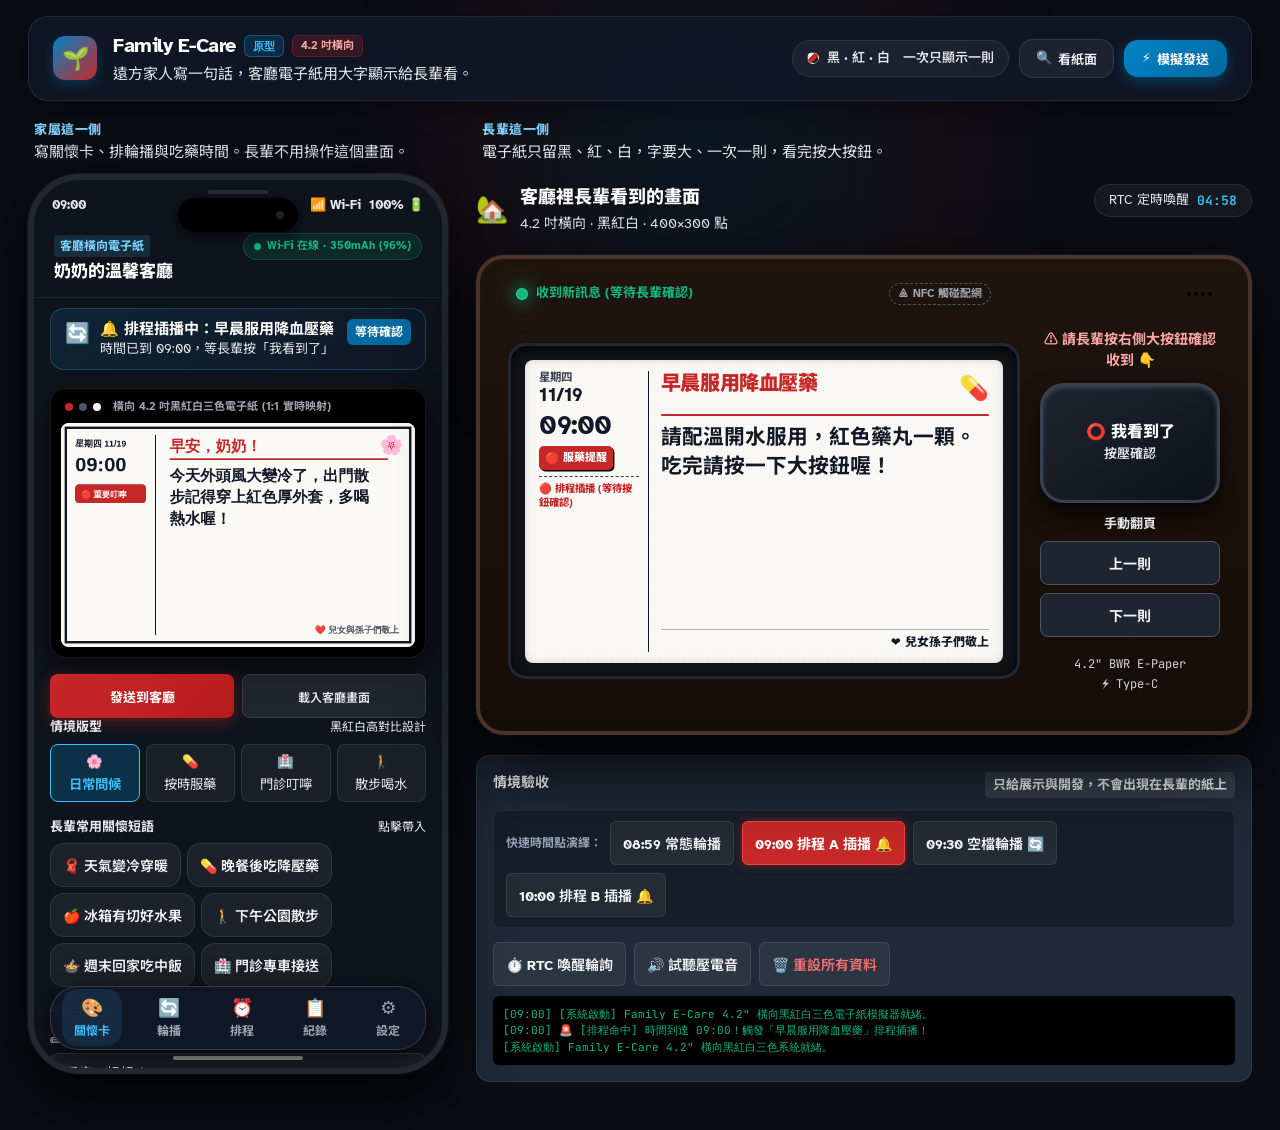
==== commit 27725f2c: "優化首頁在桌機與手機上的層級、對比與電子紙版面 1280 寬改回雙欄，讓家屬操作與客廳畫面同時出現；390 寬不再把導覽切出畫面。電子紙字級改隨面板縮放，署名不再被裁切，並補上焦點環、較大的點按區與略" ====
--- a/index.html
+++ b/index.html
@@ -12,9 +12,12 @@
   <link rel="preconnect" href="https://fonts.googleapis.com">
   <link rel="preconnect" href="https://fonts.gstatic.com" crossorigin>
   <link href="https://fonts.googleapis.com/css2?family=Atkinson+Hyperlegible:ital,wght@0,400;0,700;1,400;1,700&family=Noto+Sans+TC:wght@400;500;700;900&family=JetBrains+Mono:wght@500;700&display=swap" rel="stylesheet">
-  <link rel="stylesheet" href="style.css?v=3.1">
+  <link rel="icon" href="favicon.svg" type="image/svg+xml">
+  <link rel="icon" href="favicon.ico" sizes="32x32">
+  <link rel="stylesheet" href="style.css?v=3.2">
 </head>
 <body>
+  <a class="skip-link" href="#main-content">跳到主要內容</a>
   <div class="ambient-glow-bg"></div>
 
   <div class="layout-container">
@@ -27,36 +30,43 @@
         <div class="brand-text">
           <div class="brand-badge-line">
             <h1>Family E-Care</h1>
-            <span class="tag-version">PROTOTYPE 3.0</span>
-            <span class="tag-spec">4.2" 橫向黑紅白三色</span>
-          </div>
-          <span class="subtext">遠端長輩關懷與智慧電子紙系統 · N條常態輪播 ＋ 智慧排程插播聯動</span>
+            <span class="tag-version">原型</span>
+            <span class="tag-spec">4.2 吋橫向</span>
+          </div>
+          <p class="subtext">遠方家人寫一句話，客廳電子紙用大字顯示給長輩看。</p>
         </div>
       </div>
 
       <div class="nav-controls">
-        <div class="eink-spec-capsule">
-          <span class="dot-tri-bwr"></span>
-          <span class="capsule-text">三色電子紙 (黑 / 紅 / 白) 橫向 400×300 (600×380 映射)</span>
-        </div>
-
-        <button id="btnZoomToggle" class="btn-glass" title="放大檢視微米紙質與黑紅墨水粒子">
-          <span class="icon">🔍</span> 墨水微粒
-        </button>
-
-        <button id="btnQuickDemo" class="btn-glow-primary">
-          <span class="btn-spark">⚡</span> 模擬手機發送
-        </button>
+        <p class="eink-spec-capsule">
+          <span class="dot-tri-bwr" aria-hidden="true"></span>
+          <span class="capsule-text">黑 · 紅 · 白　一次只顯示一則</span>
+        </p>
+
+        <div class="nav-actions">
+          <button type="button" id="btnZoomToggle" class="btn-glass" title="放大檢視紙面與黑紅墨水">
+            <span class="icon" aria-hidden="true">🔍</span> 看紙面
+          </button>
+
+          <button type="button" id="btnQuickDemo" class="btn-glow-primary">
+            <span class="btn-spark" aria-hidden="true">⚡</span> 模擬發送
+          </button>
+        </div>
       </div>
     </header>
 
     <!-- 主展示工作區：左側現代手機 App + 右側客廳電子紙精品實體機 -->
-    <main class="workspace">
+    <main class="workspace" id="main-content" tabindex="-1">
       
       <!-- ========================================================= -->
       <!-- 視圖 A: 遠端子女端手機 App (iPhone 16 Pro 旗艦質感外框)    -->
       <!-- ========================================================= -->
-      <section class="phone-frame">
+      <section class="audience-column" aria-labelledby="family-app-heading">
+        <div class="audience-heading">
+          <p class="panel-kicker" id="family-app-heading">家屬這一側</p>
+          <p class="panel-lead">寫關懷卡、排輪播與吃藥時間。長輩不用操作這個畫面。</p>
+        </div>
+      <div class="phone-frame">
         <div class="phone-speaker-earpiece"></div>
 
         <!-- 動態島 (Dynamic Island) 交互中心 -->
@@ -136,8 +146,8 @@
               
               <!-- 畫布快捷動作列 (不用滾動到底部即可隨時發送或同步) -->
               <div class="canvas-action-toolbar">
-                <button id="btnQuickSend" class="btn-tool-send">🚀 發送卡片至客廳</button>
-                <button id="btnSyncFromDevice" class="btn-tool-sync">📥 載入客廳當前畫面</button>
+                <button type="button" id="btnQuickSend" class="btn-tool-send">發送到客廳</button>
+                <button type="button" id="btnSyncFromDevice" class="btn-tool-sync">載入客廳畫面</button>
               </div>
             </div>
 
@@ -211,17 +221,17 @@
               <!-- 主題 Emoji 徽飾 -->
               <div class="form-section">
                 <label class="studio-label">主題圖示 Emoji</label>
-                <div class="emoji-carousel" id="emojiPicker">
-                  <span class="emoji-circle selected">🌸</span>
-                  <span class="emoji-circle">💊</span>
-                  <span class="emoji-circle">🏥</span>
-                  <span class="emoji-circle">🍵</span>
-                  <span class="emoji-circle">👵</span>
-                  <span class="emoji-circle">🍲</span>
-                  <span class="emoji-circle">🧣</span>
-                  <span class="emoji-circle">🚶</span>
-                  <span class="emoji-circle">🍎</span>
-                  <span class="emoji-circle">❤️</span>
+                <div class="emoji-carousel" id="emojiPicker" role="group" aria-label="主題圖示">
+                  <button type="button" class="emoji-circle selected" aria-pressed="true" aria-label="花朵">🌸</button>
+                  <button type="button" class="emoji-circle" aria-pressed="false" aria-label="藥品">💊</button>
+                  <button type="button" class="emoji-circle" aria-pressed="false" aria-label="醫院">🏥</button>
+                  <button type="button" class="emoji-circle" aria-pressed="false" aria-label="茶">🍵</button>
+                  <button type="button" class="emoji-circle" aria-pressed="false" aria-label="長輩">👵</button>
+                  <button type="button" class="emoji-circle" aria-pressed="false" aria-label="料理">🍲</button>
+                  <button type="button" class="emoji-circle" aria-pressed="false" aria-label="圍巾">🧣</button>
+                  <button type="button" class="emoji-circle" aria-pressed="false" aria-label="散步">🚶</button>
+                  <button type="button" class="emoji-circle" aria-pressed="false" aria-label="水果">🍎</button>
+                  <button type="button" class="emoji-circle" aria-pressed="false" aria-label="愛心">❤️</button>
                 </div>
               </div>
 
@@ -270,7 +280,7 @@
               </div>
 
               <!-- 發送大按鈕 -->
-              <button id="btnSendDesign" class="btn-action-send">
+              <button type="button" id="btnSendDesign" class="btn-action-send">
                 <span class="send-glow"></span>
                 <span class="send-text">🚀 發送卡片至客廳橫向電子紙</span>
               </button>
@@ -491,28 +501,28 @@
               <p>NFC 專職初次觸碰配網，日常遠端訊息由家庭 Wi-Fi ＋ 350mAh 鋰電維持</p>
             </div>
 
-            <div class="modern-card">
+            <form class="modern-card" id="nfcProvisionForm" autocomplete="off" onsubmit="return false;">
               <div class="card-title-icon">
-                <span class="icon-bubble">📲</span>
-                <h4>NFC 一碰快速配網 (Provisioning)</h4>
-              </div>
-              <p class="card-desc-text">初次拆箱或更換家用路由器時，手機背面貼近裝置 NFC 標籤即可寫入：</p>
+                <span class="icon-bubble" aria-hidden="true">📲</span>
+                <h4>第一次把家裡的 Wi-Fi 寫進裝置</h4>
+              </div>
+              <p class="card-desc-text">換路由器或剛拆箱時，手機貼近裝置一下即可。平常傳訊息走 Wi-Fi，不再用 NFC。</p>
               
               <div class="form-group-modern">
-                <label>家用 Wi-Fi 名稱 (SSID 2.4GHz)</label>
-                <input type="text" id="cfgWifiSsid" class="modern-input" value="Home_Care_2.4G">
+                <label for="cfgWifiSsid">家用 Wi-Fi 名稱（2.4GHz）</label>
+                <input type="text" id="cfgWifiSsid" class="modern-input" value="Home_Care_2.4G" autocomplete="username">
               </div>
 
               <div class="form-group-modern">
-                <label>家用 Wi-Fi 密碼</label>
-                <input type="password" id="cfgWifiPass" class="modern-input" value="CareGrandma2026">
-              </div>
-
-              <button id="btnSimulateNfc" class="btn-nfc-touch">
-                <span class="nfc-wave"></span>
-                <span>📱 模擬手機 NFC 觸碰配網</span>
+                <label for="cfgWifiPass">家用 Wi-Fi 密碼</label>
+                <input type="password" id="cfgWifiPass" class="modern-input" value="CareGrandma2026" autocomplete="current-password">
+              </div>
+
+              <button type="button" id="btnSimulateNfc" class="btn-nfc-touch">
+                <span class="nfc-wave" aria-hidden="true"></span>
+                <span>模擬手機貼近配網</span>
               </button>
-            </div>
+            </form>
 
             <div class="modern-card">
               <div class="card-title-icon">
@@ -549,42 +559,47 @@
         </div>
 
         <!-- App 底部浮動標籤導航列 (iOS 磨砂玻璃風格) -->
-        <nav class="app-bottom-bar">
-          <button class="nav-tab-item active" data-tab="tab-designer">
-            <span class="tab-emoji">🎨</span>
+        <nav class="app-bottom-bar" aria-label="家屬功能">
+          <button type="button" class="nav-tab-item active" data-tab="tab-designer" aria-current="page">
+            <span class="tab-emoji" aria-hidden="true">🎨</span>
             <span class="tab-title">關懷卡</span>
           </button>
-          <button class="nav-tab-item" data-tab="tab-carousel">
-            <span class="tab-emoji">🔄</span>
+          <button type="button" class="nav-tab-item" data-tab="tab-carousel">
+            <span class="tab-emoji" aria-hidden="true">🔄</span>
             <span class="tab-title">輪播</span>
           </button>
-          <button class="nav-tab-item" data-tab="tab-schedule">
-            <span class="tab-emoji">⏰</span>
+          <button type="button" class="nav-tab-item" data-tab="tab-schedule">
+            <span class="tab-emoji" aria-hidden="true">⏰</span>
             <span class="tab-title">排程</span>
           </button>
-          <button class="nav-tab-item" data-tab="tab-history">
-            <span class="tab-emoji">📋</span>
+          <button type="button" class="nav-tab-item" data-tab="tab-history">
+            <span class="tab-emoji" aria-hidden="true">📋</span>
             <span class="tab-title">紀錄</span>
           </button>
-          <button class="nav-tab-item" data-tab="tab-settings">
-            <span class="tab-emoji">⚙️</span>
+          <button type="button" class="nav-tab-item" data-tab="tab-settings">
+            <span class="tab-emoji" aria-hidden="true">⚙️</span>
             <span class="tab-title">設定</span>
           </button>
         </nav>
 
-        <div class="phone-home-indicator"></div>
+        <div class="phone-home-indicator" aria-hidden="true"></div>
+      </div>
       </section>
 
       <!-- ========================================================= -->
       <!-- 視圖 B: 客廳 4.2 吋黑紅白橫向電子紙實體模擬器              -->
       <!-- ========================================================= -->
-      <section class="device-simulator-showcase">
+      <section class="device-simulator-showcase" aria-labelledby="device-heading">
+        <div class="audience-heading">
+          <p class="panel-kicker">長輩這一側</p>
+          <p class="panel-lead">電子紙只留黑、紅、白，字要大、一次一則，看完按大按鈕。</p>
+        </div>
         <div class="showcase-header">
           <div class="device-title-tag">
-            <span class="tag-icon">🏡</span>
+            <span class="tag-icon" aria-hidden="true">🏡</span>
             <div>
-              <h3>客廳 E-Care 電子紙終端 (橫向顯示版)</h3>
-              <span class="tag-meta">4.2" 黑紅白三色 · 橫向相框工藝 · 實體大按鍵</span>
+              <h3 id="device-heading">客廳裡長輩看到的畫面</h3>
+              <span class="tag-meta">4.2 吋橫向 · 黑紅白 · 400×300 點</span>
             </div>
           </div>
 
@@ -701,7 +716,7 @@
                 <div class="button-action-hint" id="buttonHint">長輩收到請按 👇</div>
                 
                 <!-- 大顆實體「我看到了 / 收到」按鍵 (G-1) -->
-                <button id="btnDeviceConfirm" class="ergonomic-tactile-btn landscape-confirm-btn">
+                <button type="button" id="btnDeviceConfirm" class="ergonomic-tactile-btn landscape-confirm-btn" aria-label="我看到了，按壓確認">
                   <span class="tactile-cap">⭕ 我看到了<br><small>按壓確認</small></span>
                 </button>
 
@@ -709,8 +724,8 @@
                 <div class="landscape-side-rockers">
                   <span class="rocker-hint">手動翻頁</span>
                   <div class="rocker-pair">
-                    <button class="side-rocker-btn" id="btnSidePrev" title="上一則訊息">▲</button>
-                    <button class="side-rocker-btn" id="btnSideNext" title="下一則訊息">▼</button>
+                    <button type="button" class="side-rocker-btn" id="btnSidePrev" aria-label="上一則訊息">上一則</button>
+                    <button type="button" class="side-rocker-btn" id="btnSideNext" aria-label="下一則訊息">下一則</button>
                   </div>
                 </div>
 
@@ -728,8 +743,8 @@
         <!-- 模擬器運作除錯與測試輔助面板 (包含使用者核心排程測試按鈕) -->
         <div class="test-bench-card">
           <div class="bench-header">
-            <h4>🧪 排程聯動與場景測試面板 (DevTools)</h4>
-            <span class="bench-tag">Scenario Testing</span>
+            <h4>情境驗收</h4>
+            <span class="bench-tag">只給展示與開發，不會出現在長輩的紙上</span>
           </div>
 
           <!-- 核心業務邏輯快捷驗收場景 -->
@@ -764,6 +779,6 @@
     </main>
   </div>
 
-  <script src="app.js?v=3.1"></script>
+  <script src="app.js?v=3.2"></script>
 </body>
 </html>
--- a/style.css
+++ b/style.css
@@ -87,17 +87,35 @@
 /* ==============================================================================
    頂端導航列 (Navbar)
    ============================================================================== */
+.skip-link {
+  position: absolute;
+  left: 12px;
+  top: -48px;
+  z-index: 100;
+  background: #ffffff;
+  color: #111827;
+  font-weight: 800;
+  padding: 10px 14px;
+  border-radius: 10px;
+}
+
+.skip-link:focus {
+  top: 12px;
+}
+
 .navbar {
   display: flex;
   align-items: center;
   justify-content: space-between;
+  flex-wrap: wrap;
+  gap: 12px 20px;
   padding: 14px 24px;
   background: var(--bg-surface-glass);
   backdrop-filter: blur(16px);
   -webkit-backdrop-filter: blur(16px);
   border: 1px solid var(--border-color);
   border-radius: var(--radius-lg);
-  margin-bottom: 24px;
+  margin-bottom: 20px;
   box-shadow: var(--shadow-md);
 }
 
@@ -105,6 +123,8 @@
   display: flex;
   align-items: center;
   gap: 16px;
+  min-width: 0;
+  flex: 1 1 280px;
 }
 
 .brand-logo-gem {
@@ -119,10 +139,15 @@
   box-shadow: 0 4px 12px rgba(2, 132, 199, 0.3);
 }
 
+.brand-text {
+  min-width: 0;
+}
+
 .brand-badge-line {
   display: flex;
   align-items: center;
-  gap: 10px;
+  flex-wrap: wrap;
+  gap: 8px;
 }
 
 .brand-badge-line h1 {
@@ -154,14 +179,24 @@
 }
 
 .subtext {
-  font-size: 13px;
-  color: #9ca3af;
+  font-size: 15px;
+  color: #e5e7eb;
+  margin-top: 2px;
+  max-width: 36rem;
 }
 
 .nav-controls {
   display: flex;
   align-items: center;
-  gap: 14px;
+  justify-content: flex-end;
+  flex-wrap: wrap;
+  gap: 10px;
+}
+
+.nav-actions {
+  display: flex;
+  align-items: center;
+  gap: 10px;
 }
 
 .eink-spec-capsule {
@@ -237,15 +272,54 @@
    ============================================================================== */
 .workspace {
   display: grid;
-  grid-template-columns: 460px 1fr;
-  gap: 32px;
+  grid-template-columns: minmax(0, 420px) minmax(0, 1fr);
+  gap: 28px;
   align-items: start;
 }
 
-@media (max-width: 1280px) {
+.workspace > * {
+  min-width: 0;
+  max-width: 100%;
+}
+
+.audience-column {
+  width: 100%;
+  max-width: 440px;
+  display: flex;
+  flex-direction: column;
+  gap: 10px;
+}
+
+.audience-heading {
+  display: flex;
+  flex-direction: column;
+  gap: 2px;
+  padding: 0 6px;
+}
+
+.panel-kicker {
+  font-size: 13px;
+  font-weight: 800;
+  letter-spacing: 0.04em;
+  color: #7dd3fc;
+}
+
+.panel-lead {
+  font-size: 15px;
+  line-height: 1.45;
+  color: #e5e7eb;
+}
+
+@media (max-width: 1040px) {
   .workspace {
     grid-template-columns: 1fr;
     justify-items: center;
+  }
+
+  .device-simulator-showcase,
+  .audience-column {
+    width: 100%;
+    max-width: 720px;
   }
 }
 
@@ -254,7 +328,7 @@
    ============================================================================== */
 .phone-frame {
   width: 100%;
-  max-width: 440px;
+  max-width: 100%;
   height: 900px;
   background: #0f141c;
   border-radius: 52px;
@@ -388,19 +462,30 @@
   display: flex;
   justify-content: space-between;
   align-items: center;
-  padding: 16px 28px 8px 28px;
+  gap: 8px;
+  padding: 16px 18px 8px 18px;
   font-size: 13px;
   font-weight: 700;
-  color: #d1d5db;
+  color: #e5e7eb;
   z-index: 10;
+}
+
+.status-icons {
+  display: flex;
+  align-items: center;
+  justify-content: flex-end;
+  gap: 8px;
+  min-width: 0;
 }
 
 /* App 頂端房間標頭 */
 .app-top-header {
   padding: 10px 20px 12px 20px;
   display: flex;
-  align-items: center;
+  align-items: flex-start;
   justify-content: space-between;
+  gap: 8px 12px;
+  flex-wrap: wrap;
   border-bottom: 1px solid rgba(255, 255, 255, 0.06);
 }
 
@@ -411,9 +496,9 @@
 }
 
 .room-pill {
-  font-size: 10px;
-  font-weight: 700;
-  color: #38bdf8;
+  font-size: 12px;
+  font-weight: 700;
+  color: #7dd3fc;
   background: rgba(56, 189, 248, 0.15);
   padding: 2px 6px;
   border-radius: 4px;
@@ -456,14 +541,21 @@
   border: 1px solid rgba(56, 189, 248, 0.25);
   border-radius: var(--radius-md);
   display: flex;
-  align-items: center;
+  align-items: flex-start;
   justify-content: space-between;
+  gap: 8px;
 }
 
 .mode-badge-left {
   display: flex;
-  align-items: center;
+  align-items: flex-start;
   gap: 10px;
+  min-width: 0;
+  flex: 1;
+}
+
+.mode-badge-left > div {
+  min-width: 0;
 }
 
 .mode-icon-pulse {
@@ -471,23 +563,27 @@
 }
 
 .mode-title {
+  font-size: 15px;
+  font-weight: 700;
+  color: #ffffff;
+  line-height: 1.4;
+}
+
+.mode-detail {
   font-size: 13px;
-  font-weight: 700;
-  color: #ffffff;
-}
-
-.mode-detail {
-  font-size: 11px;
-  color: #94a3b8;
+  color: #e5e7eb;
+  line-height: 1.45;
 }
 
 .mode-chip-status {
-  font-size: 10px;
-  font-weight: 700;
-  background: #0284c7;
-  color: #ffffff;
-  padding: 3px 8px;
+  flex-shrink: 0;
+  font-size: 12px;
+  font-weight: 700;
+  background: #0369a1;
+  color: #ffffff;
+  padding: 4px 8px;
   border-radius: 6px;
+  white-space: nowrap;
 }
 
 /* 手機 App 滾動主體 */
@@ -553,7 +649,7 @@
 }
 
 .nav-tab-item .tab-title {
-  font-size: 10px;
+  font-size: 12px;
   font-weight: 700;
 }
 
@@ -626,7 +722,7 @@
 
 .canvas-action-toolbar {
   display: grid;
-  grid-template-columns: 1.4fr 1fr;
+  grid-template-columns: 1fr 1fr;
   gap: 8px;
   margin-top: 10px;
 }
@@ -670,6 +766,8 @@
 
 #designerCanvas {
   width: 100%;
+  max-width: 100%;
+  min-width: 0;
   height: auto;
   aspect-ratio: 600 / 380;
   display: block;
@@ -700,8 +798,8 @@
 }
 
 .label-hint {
-  font-size: 11px;
-  color: #94a3b8;
+  font-size: 12px;
+  color: #e5e7eb;
 }
 
 .template-chips {
@@ -745,14 +843,14 @@
 .bubble {
   background: rgba(255, 255, 255, 0.06);
   border: 1px solid var(--border-color);
-  color: #e5e7eb;
-  font-size: 11px;
+  color: #f3f4f6;
+  font-size: 14px;
   font-weight: 600;
-  padding: 6px 10px;
+  padding: 8px 12px;
   border-radius: 14px;
   cursor: pointer;
   transition: all 0.15s ease;
-  min-height: 32px;
+  min-height: 44px;
 }
 
 .bubble:hover {
@@ -812,10 +910,13 @@
 
 .emoji-circle {
   font-size: 22px;
+  font-family: inherit;
+  line-height: 1;
   background: rgba(255, 255, 255, 0.06);
   border: 1px solid transparent;
-  width: 42px;
-  height: 42px;
+  width: 44px;
+  height: 44px;
+  padding: 0;
   border-radius: 50%;
   display: flex;
   align-items: center;
@@ -823,6 +924,7 @@
   cursor: pointer;
   flex-shrink: 0;
   transition: all 0.2s ease;
+  color: inherit;
 }
 
 .emoji-circle:hover {
@@ -895,10 +997,12 @@
   top: 50%;
   left: 50%;
   transform: translate(-50%, -50%);
-  font-size: 12px;
-  color: #9ca3af;
+  font-size: 14px;
+  color: #4b5563;
   pointer-events: none;
-  font-weight: 500;
+  font-weight: 600;
+  text-align: center;
+  width: 90%;
 }
 
 .btn-text-sm {
@@ -1195,7 +1299,9 @@
 .showcase-header {
   display: flex;
   justify-content: space-between;
-  align-items: center;
+  align-items: flex-start;
+  flex-wrap: wrap;
+  gap: 10px 16px;
 }
 
 .device-title-tag {
@@ -1215,8 +1321,8 @@
 }
 
 .tag-meta {
-  font-size: 12px;
-  color: #9ca3af;
+  font-size: 14px;
+  color: #e5e7eb;
 }
 
 .rtc-timer-capsule {
@@ -1230,8 +1336,8 @@
 }
 
 .rtc-label {
-  font-size: 11px;
-  color: #94a3b8;
+  font-size: 13px;
+  color: #e5e7eb;
 }
 
 .rtc-clock {
@@ -1292,9 +1398,9 @@
 }
 
 .optical-led-label {
-  font-size: 11px;
-  font-weight: 700;
-  color: #9ca3af;
+  font-size: 13px;
+  font-weight: 700;
+  color: #e5e7eb;
 }
 
 .nfc-target-mark {
@@ -1361,6 +1467,8 @@
   overflow: hidden;
   box-shadow: inset 0 0 8px rgba(0, 0, 0, 0.15);
   transition: transform 0.3s cubic-bezier(0.16, 1, 0.3, 1), box-shadow 0.3s ease;
+  container-type: inline-size;
+  container-name: epaper;
 }
 
 /* 墨水微粒放大鏡模式 (Zoom Mode) */
@@ -1440,7 +1548,7 @@
 /* 橫向雙欄式黑紅白電子紙排版 (優化高度自適應，防止溢出) */
 .epaper-render-content.landscape-render {
   height: 100%;
-  padding: 14px 18px; /* 優化 padding，讓垂直高度更充裕 */
+  padding: 2.3cqi 3cqi;
   color: var(--ink-black);
   position: relative;
   z-index: 4;
@@ -1448,19 +1556,20 @@
 
 .landscape-layout-grid {
   display: grid;
-  grid-template-columns: 140px 1fr;
-  gap: 16px;
+  grid-template-columns: 23cqi minmax(0, 1fr);
+  gap: 2.4cqi;
   height: 100%;
 }
 
 /* 左欄：日期、大時鐘、狀態印章 */
 .epd-left-column {
-  border-right: 2px solid var(--ink-black);
-  padding-right: 12px;
+  border-right: 0.35cqi solid var(--ink-black);
+  padding-right: 2cqi;
   display: flex;
   flex-direction: column;
   justify-content: flex-start;
-  gap: 8px; /* 使用彈性 gap 替代 space-between，絕不超出底部邊界 */
+  gap: 1.3cqi;
+  min-width: 0;
 }
 
 .epd-date-block {
@@ -1469,128 +1578,142 @@
 }
 
 .epd-day-name {
-  font-size: 13px;
+  font-size: 2.4cqi;
   font-weight: 700;
   color: var(--ink-secondary);
   line-height: 1.2;
 }
 
 .epd-date-num {
-  font-size: 24px;
+  font-size: 4cqi;
   font-weight: 900;
-  letter-spacing: -0.5px;
+  letter-spacing: -0.03em;
   line-height: 1.1;
 }
 
 .epd-big-clock {
-  font-size: 32px;
+  font-size: 5.6cqi;
   font-weight: 900;
   font-family: var(--font-main);
-  letter-spacing: -1px;
+  letter-spacing: -0.03em;
   color: var(--ink-black);
-  line-height: 1.1;
-  margin: 2px 0;
+  line-height: 1.05;
 }
 
 /* 醒目的三色模式印章 */
 .epd-stamp-badge {
   background: var(--eink-red);
   color: #ffffff;
-  padding: 4px 8px;
-  border-radius: 6px;
-  display: flex;
-  align-items: center;
-  gap: 6px;
-  font-size: 12px;
+  padding: 0.7cqi 1.2cqi;
+  border-radius: 1cqi;
+  display: flex;
+  align-items: center;
+  gap: 0.8cqi;
+  font-size: 2.3cqi;
   font-weight: 800;
-  box-shadow: 2px 2px 0px #000;
+  box-shadow: 0.3cqi 0.3cqi 0 #000;
   width: fit-content;
+  max-width: 100%;
 }
 
 .stamp-icon {
-  font-size: 14px;
+  font-size: 2.4cqi;
 }
 
 .epd-channel-info {
-  font-size: 10px;
-  font-weight: 700;
-  color: var(--ink-secondary);
-  border-top: 1px dashed var(--paper-border);
-  padding-top: 6px;
-  line-height: 1.3;
+  font-size: 2.15cqi;
+  font-weight: 700;
+  color: var(--ink-black);
+  border-top: 1px dashed var(--ink-secondary);
+  padding-top: 1cqi;
+  line-height: 1.35;
 }
 
 /* 右欄：標題、內文、手寫筆跡、署名 */
 .epd-right-column {
   display: flex;
   flex-direction: column;
+  justify-content: flex-start;
+  gap: 1cqi;
+  min-width: 0;
+  min-height: 0;
+}
+
+.epd-header-row {
+  display: flex;
   justify-content: space-between;
-  padding-left: 4px;
-}
-
-.epd-header-row {
-  display: flex;
-  justify-content: space-between;
-  align-items: center;
+  align-items: flex-start;
+  gap: 1.2cqi;
 }
 
 .epd-headline {
-  font-size: 24px;
+  font-size: 4.2cqi;
   font-weight: 900;
   color: var(--eink-red);
-  letter-spacing: -0.5px;
-  line-height: 1.2;
+  letter-spacing: -0.02em;
+  line-height: 1.25;
+  min-width: 0;
 }
 
 .epd-emoji-badge {
-  font-size: 32px;
+  font-size: 5cqi;
+  flex-shrink: 0;
 }
 
 .epd-accent-rule {
-  height: 3px;
+  height: 0.5cqi;
+  min-height: 2px;
   background: var(--eink-red);
-  margin: 6px 0 10px 0;
+  margin: 0.4cqi 0;
   border-radius: 2px;
+  flex-shrink: 0;
 }
 
 .epd-paragraph {
-  font-size: 22px; /* 長輩無障礙大字體 */
+  font-size: 3.7cqi;
   font-weight: 700;
   color: var(--ink-black);
-  line-height: 1.45;
-  flex: 1;
+  line-height: 1.4;
+  overflow-wrap: anywhere;
 }
 
 .epd-signature-display {
-  min-height: 36px;
-  display: flex;
-  align-items: center;
-  margin: 4px 0;
+  min-height: 5cqi;
+  display: flex;
+  align-items: center;
+}
+
+.epd-signature-display img,
+.epd-signature-display canvas {
+  max-width: 100%;
+  height: auto;
 }
 
 .epd-sign-zone {
   display: flex;
   justify-content: flex-end;
-  font-size: 14px;
+  font-size: 2.5cqi;
   font-weight: 800;
-  color: var(--ink-secondary);
-  border-top: 1px solid rgba(0, 0, 0, 0.15);
-  padding-top: 4px;
+  color: var(--ink-black);
+  border-top: 1px solid rgba(0, 0, 0, 0.28);
+  padding-top: 0.8cqi;
+  margin-top: auto;
 }
 
 /* 右側人體工學按鍵操作柱 */
 .landscape-controls-column {
   display: flex;
   flex-direction: column;
-  align-items: center;
-  gap: 16px;
+  align-items: stretch;
+  gap: 12px;
   padding: 10px 0;
+  width: 100%;
 }
 
 .button-action-hint {
-  font-size: 12px;
-  font-weight: 700;
-  color: #fca5a5;
+  font-size: 14px;
+  font-weight: 700;
+  color: #fecaca;
   text-align: center;
   animation: bounceHint 2s infinite ease-in-out;
 }
@@ -1602,7 +1725,7 @@
 
 /* 大顆實體「我看到了 / 收到」按鍵 (G-1) */
 .ergonomic-tactile-btn.landscape-confirm-btn {
-  width: 140px;
+  width: 100%;
   height: 120px;
   background: linear-gradient(145deg, #1f2530 0%, #0d1117 100%);
   border: 3px solid #374151;
@@ -1634,9 +1757,9 @@
 }
 
 .tactile-cap small {
-  font-size: 11px;
-  color: #9ca3af;
-  font-weight: 500;
+  font-size: 13px;
+  color: #e5e7eb;
+  font-weight: 600;
 }
 
 .landscape-side-rockers {
@@ -1647,23 +1770,27 @@
 }
 
 .rocker-hint {
-  font-size: 11px;
-  color: #6b7280;
+  font-size: 13px;
+  font-weight: 700;
+  color: #e5e7eb;
 }
 
 .rocker-pair {
   display: flex;
+  flex-direction: column;
   gap: 8px;
+  width: 100%;
 }
 
 .side-rocker-btn {
-  width: 44px;
-  height: 38px;
+  width: 100%;
+  min-height: 44px;
   background: #1f2430;
-  border: 1px solid #374151;
+  border: 1px solid #4b5563;
   border-radius: 8px;
-  color: #d1d5db;
+  color: #f3f4f6;
   font-size: 14px;
+  font-weight: 700;
   cursor: pointer;
   transition: all 0.15s ease;
 }
@@ -1678,9 +1805,9 @@
   flex-direction: column;
   align-items: center;
   gap: 2px;
-  font-size: 10px;
+  font-size: 12px;
   font-family: var(--font-mono);
-  color: #4b5563;
+  color: #d1d5db;
   margin-top: 6px;
 }
 
@@ -1697,7 +1824,9 @@
 .bench-header {
   display: flex;
   justify-content: space-between;
-  align-items: center;
+  align-items: flex-start;
+  flex-wrap: wrap;
+  gap: 8px;
   margin-bottom: 12px;
 }
 
@@ -1708,12 +1837,13 @@
 }
 
 .bench-tag {
-  font-size: 10px;
+  font-size: 13px;
   font-weight: 700;
   background: rgba(255, 255, 255, 0.1);
-  color: #d1d5db;
-  padding: 2px 6px;
+  color: #f3f4f6;
+  padding: 4px 8px;
   border-radius: 4px;
+  line-height: 1.4;
 }
 
 /* 核心時間演繹場景列 */
@@ -1738,13 +1868,14 @@
 .btn-scenario-step {
   background: rgba(255, 255, 255, 0.06);
   border: 1px solid var(--border-color);
-  color: #e5e7eb;
-  padding: 6px 12px;
+  color: #f3f4f6;
+  padding: 8px 12px;
   border-radius: 6px;
-  font-size: 12px;
+  font-size: 14px;
   font-weight: 600;
   cursor: pointer;
   transition: all 0.15s ease;
+  min-height: 44px;
 }
 
 .btn-scenario-step:hover {
@@ -1763,6 +1894,7 @@
 
 .bench-actions {
   display: flex;
+  flex-wrap: wrap;
   gap: 8px;
   margin-bottom: 10px;
 }
@@ -1770,13 +1902,14 @@
 .btn-sm-bench {
   background: rgba(255, 255, 255, 0.06);
   border: 1px solid var(--border-color);
-  color: #e5e7eb;
-  padding: 6px 12px;
+  color: #f3f4f6;
+  padding: 8px 12px;
   border-radius: 6px;
-  font-size: 12px;
+  font-size: 14px;
   font-weight: 600;
   cursor: pointer;
   transition: all 0.15s ease;
+  min-height: 44px;
 }
 
 .btn-sm-bench:hover {
@@ -1825,10 +1958,120 @@
 }
 
 .stat-name {
-  font-size: 11px;
-  color: #94a3b8;
+  font-size: 13px;
+  color: #e5e7eb;
   margin-top: 2px;
-}
-
-.text-green { color: #10b981 !important; }
-.text-amber { color: #f59e0b !important; }
+  text-align: center;
+}
+
+.text-green { color: #34d399 !important; }
+.text-amber { color: #fbbf24 !important; }
+
+button,
+input,
+select,
+textarea {
+  font-family: inherit;
+}
+
+:focus-visible {
+  outline: 3px solid #38bdf8;
+  outline-offset: 2px;
+}
+
+@media (prefers-reduced-motion: reduce) {
+  *,
+  *::before,
+  *::after {
+    animation-duration: 0.01ms !important;
+    animation-iteration-count: 1 !important;
+    transition-duration: 0.01ms !important;
+    scroll-behavior: auto !important;
+  }
+}
+
+@media (max-width: 720px) {
+  .layout-container {
+    padding: 8px 10px 32px;
+  }
+
+  .navbar {
+    padding: 12px;
+    align-items: stretch;
+  }
+
+  .nav-controls,
+  .nav-actions,
+  .eink-spec-capsule {
+    width: 100%;
+  }
+
+  .eink-spec-capsule {
+    justify-content: center;
+  }
+
+  .nav-actions {
+    display: grid;
+    grid-template-columns: 1fr 1fr;
+  }
+
+  .nav-actions .btn-glass,
+  .nav-actions .btn-glow-primary {
+    justify-content: center;
+    min-height: 44px;
+  }
+
+  .phone-frame {
+    height: auto;
+    border-radius: 18px;
+    border-width: 2px;
+    overflow: visible;
+  }
+
+  .phone-speaker-earpiece,
+  .phone-home-indicator,
+  .signal-bar,
+  .dynamic-island:not(.expanded) {
+    display: none;
+  }
+
+  .phone-scroll-body {
+    overflow: visible;
+    flex: none;
+    padding-bottom: 16px;
+  }
+
+  .app-bottom-bar {
+    position: relative;
+    left: auto;
+    right: auto;
+    bottom: auto;
+    order: -1;
+    margin: 10px 12px 0;
+    height: 60px;
+  }
+
+  .status-bar {
+    padding: 14px 14px 6px;
+    font-size: 12px;
+  }
+
+  .canvas-action-toolbar,
+  .tri-color-bar,
+  .stats-counter-grid {
+    grid-template-columns: 1fr;
+  }
+
+  .template-chips {
+    grid-template-columns: 1fr 1fr;
+  }
+
+  .device-chassis-wrapper.landscape-chassis {
+    padding: 14px;
+  }
+
+  .ergonomic-tactile-btn.landscape-confirm-btn {
+    width: 100%;
+    height: 88px;
+  }
+}
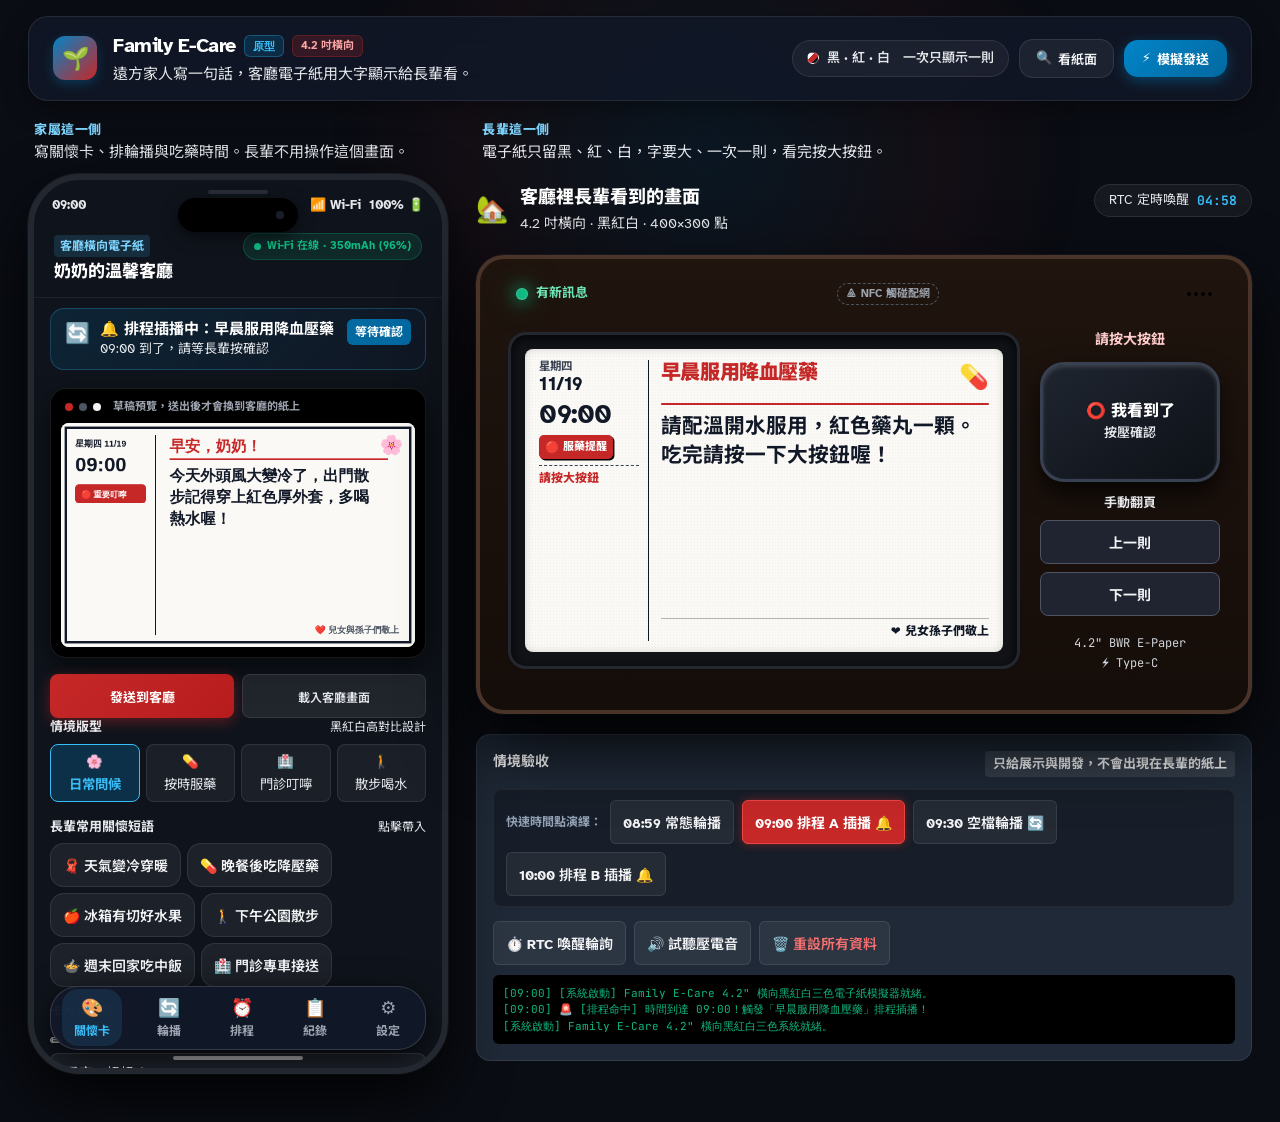
==== commit f2b50015: "第二輪收斂電子紙狀態文字、手機橫幅與工程控制台 把紙上過長的狀態改成「請按大按鈕」，窄螢幕的提醒改成直向排列，並讓工程控制台的按鈕達到可點大小、補上回客廳原型的連結。  Co-authored-by:" ====
--- a/index.html
+++ b/index.html
@@ -14,7 +14,7 @@
   <link href="https://fonts.googleapis.com/css2?family=Atkinson+Hyperlegible:ital,wght@0,400;0,700;1,400;1,700&family=Noto+Sans+TC:wght@400;500;700;900&family=JetBrains+Mono:wght@500;700&display=swap" rel="stylesheet">
   <link rel="icon" href="favicon.svg" type="image/svg+xml">
   <link rel="icon" href="favicon.ico" sizes="32x32">
-  <link rel="stylesheet" href="style.css?v=3.2">
+  <link rel="stylesheet" href="style.css?v=3.3">
 </head>
 <body>
   <a class="skip-link" href="#main-content">跳到主要內容</a>
@@ -137,7 +137,7 @@
                   <span class="dot-red"></span>
                   <span class="dot-black"></span>
                   <span class="dot-white"></span>
-                  <span class="mount-label">橫向 4.2 吋黑紅白三色電子紙 (1:1 實時映射)</span>
+                  <span class="mount-label">草稿預覽，送出後才會換到客廳的紙上</span>
                 </div>
                 <div class="canvas-wrapper-landscape">
                   <canvas id="designerCanvas" width="600" height="380"></canvas>
@@ -779,6 +779,6 @@
     </main>
   </div>
 
-  <script src="app.js?v=3.2"></script>
+  <script src="app.js?v=3.3"></script>
 </body>
 </html>
--- a/style.css
+++ b/style.css
@@ -886,13 +886,14 @@
 .font-chip {
   background: rgba(255, 255, 255, 0.05);
   border: 1px solid var(--border-color);
-  color: #e5e7eb;
+  color: #f3f4f6;
   padding: 8px;
   border-radius: var(--radius-sm);
-  font-size: 12px;
-  cursor: pointer;
-  font-weight: 600;
+  font-size: 14px;
+  cursor: pointer;
+  font-weight: 700;
   text-align: center;
+  min-height: 44px;
 }
 
 .font-chip.active {
@@ -1621,12 +1622,16 @@
 }
 
 .epd-channel-info {
-  font-size: 2.15cqi;
-  font-weight: 700;
+  font-size: 2.5cqi;
+  font-weight: 800;
   color: var(--ink-black);
   border-top: 1px dashed var(--ink-secondary);
   padding-top: 1cqi;
-  line-height: 1.35;
+  line-height: 1.3;
+}
+
+.epd-channel-info.is-alert {
+  color: var(--eink-red);
 }
 
 /* 右欄：標題、內文、手寫筆跡、署名 */
@@ -2056,6 +2061,15 @@
     font-size: 12px;
   }
 
+  .mode-status-banner {
+    flex-direction: column;
+    align-items: stretch;
+  }
+
+  .mode-chip-status {
+    align-self: flex-start;
+  }
+
   .canvas-action-toolbar,
   .tri-color-bar,
   .stats-counter-grid {
